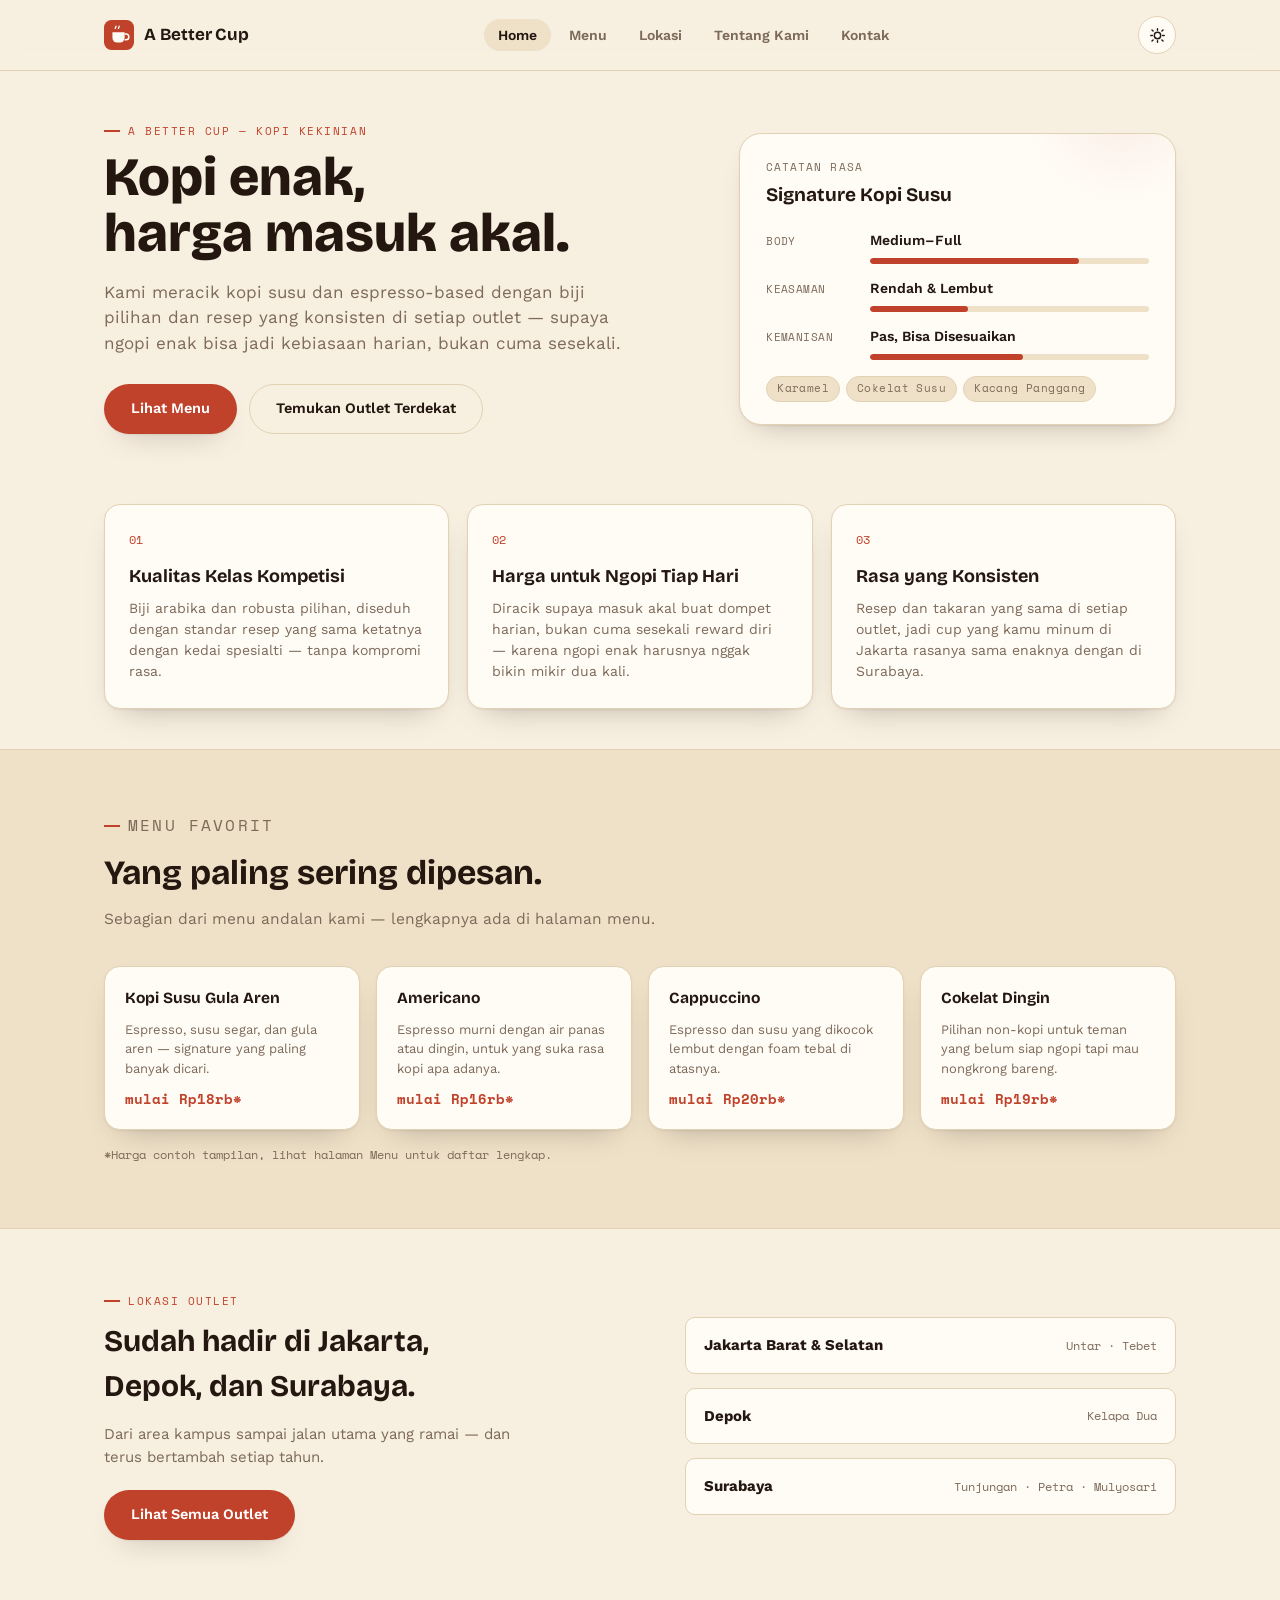
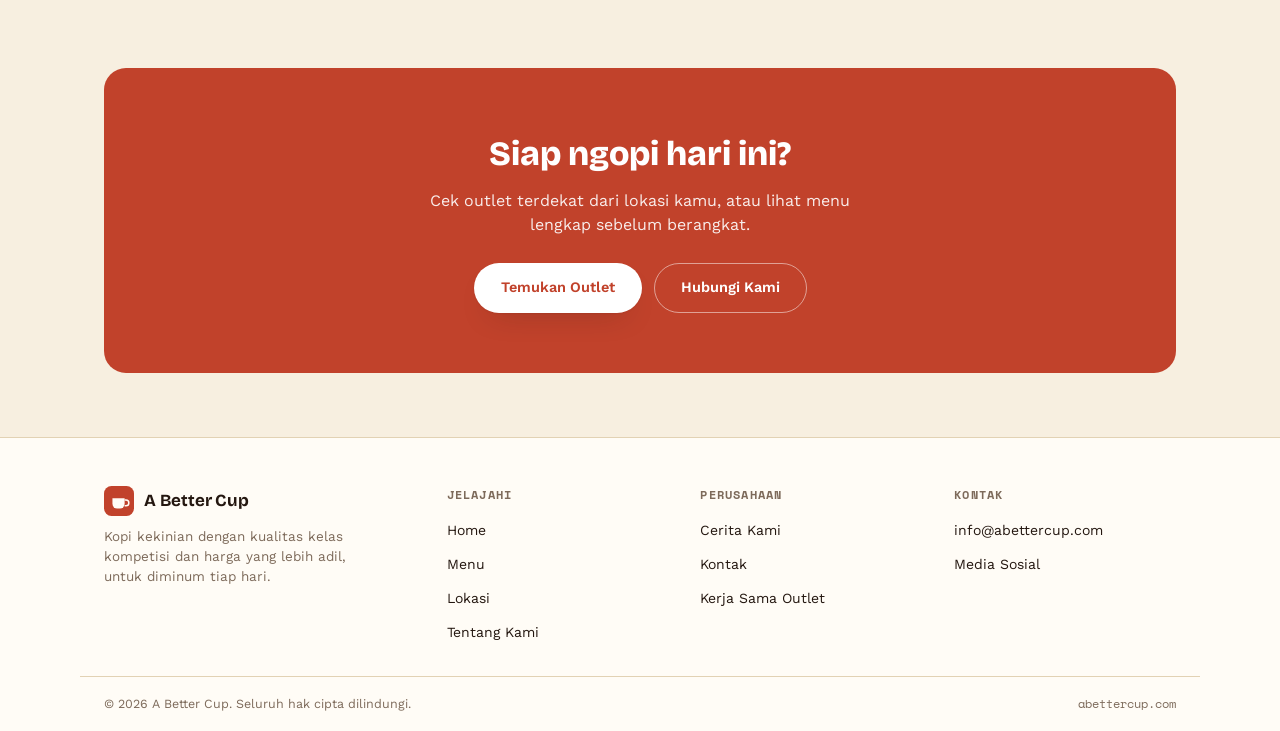
==== index.html @ efefd6f9 "Add files via upload" ====
<!doctype html>
<html lang="id">
<head>
<meta charset="utf-8">
<meta name="viewport" content="width=device-width, initial-scale=1">
<title>A Better Cup — Kopi Kekinian, Harga Masuk Akal</title>
<meta name="description" content="A Better Cup meracik kopi kekinian dengan biji pilihan dan harga yang adil untuk diminum tiap hari. Temukan outlet terdekat dan lihat menu kami.">
<link rel="icon" href="data:image/svg+xml,%3Csvg xmlns='http://www.w3.org/2000/svg' viewBox='0 0 32 32'%3E%3Crect width='32' height='32' rx='7' fill='%23c1422b'/%3E%3Cpath d='M9 13h13v6a5 5 0 0 1-5 5h-3a5 5 0 0 1-5-5v-6Z' fill='%23fffcf6'/%3E%3Cpath d='M22 15h1.5a3 3 0 0 1 0 6H22' fill='none' stroke='%23fffcf6' stroke-width='1.6'/%3E%3Cpath d='M12 9c0-1.2.8-1.2.8-2.4M15.4 9c0-1.2.8-1.2.8-2.4' stroke='%23fffcf6' stroke-width='1.4' stroke-linecap='round'/%3E%3C/svg%3E">
<link rel="stylesheet" href="https://fonts.googleapis.com/css2?family=Bricolage+Grotesque:opsz,wght@12..96,500;12..96,600;12..96,700;12..96,800&family=Work+Sans:wght@400;500;600;700&family=Space+Mono:wght@400;700&display=swap">
<link rel="stylesheet" href="assets/style.css">
<style>
  /* ---- Home-only styling ---- */
  .hero-section{ padding-block: 52px 30px; }
  .hero-grid{
    display: grid; grid-template-columns: 1.15fr .85fr; gap: 44px; align-items: center;
  }
  @media (max-width: 900px){ .hero-grid{ grid-template-columns: 1fr; } }
  .hero-copy h1{ font-size: clamp(34px, 5.4vw, 54px); font-weight: 800; line-height: 1.04; }
  .hero-copy .lead{ color: var(--muted); font-size: 17px; max-width: 48ch; margin-top: 18px; }
  .hero-actions{ display: flex; gap: 12px; flex-wrap: wrap; margin-top: 28px; }

  .cup-card{
    background: var(--surface); border: 1px solid var(--line); border-radius: var(--radius-lg);
    box-shadow: var(--shadow); padding: 26px 26px 22px; position: relative; overflow: hidden;
  }
  .cup-card::before{
    content:""; position:absolute; inset:0; opacity:.08; pointer-events:none;
    background: radial-gradient(140px 140px at 88% -10%, var(--cherry), transparent 70%);
  }
  .cup-card .cc-eyebrow{ font-family:'Space Mono',monospace; font-size:10.5px; letter-spacing:.1em; text-transform:uppercase; color:var(--muted); }
  .cup-card h3{ font-size: 19px; margin: 6px 0 18px; }
  .cup-rows{ display:flex; flex-direction:column; gap:12px; }
  .cup-row{ display:grid; grid-template-columns: 92px 1fr; gap:12px; align-items:baseline; }
  .cup-row .k{ font-family:'Space Mono',monospace; font-size:11px; color:var(--muted); text-transform:uppercase; letter-spacing:.04em; }
  .cup-row .v{ font-size: 14px; font-weight: 600; }
  .cup-meter{ height:6px; border-radius:999px; background:var(--surface-2); margin-top:6px; overflow:hidden; }
  .cup-meter span{ display:block; height:100%; background: var(--cherry); border-radius:999px; }
  .cup-tags{ display:flex; flex-wrap:wrap; gap:6px; margin-top:16px; }

  .pillars{ display:grid; grid-template-columns: repeat(3,1fr); gap: 18px; }
  @media (max-width: 820px){ .pillars{ grid-template-columns: 1fr; } }
  .pillar{ padding: 26px 24px; }
  .pillar .num{ font-family:'Space Mono',monospace; color: var(--cherry); font-size: 12px; margin-bottom: 14px; display:block; }
  .pillar h3{ font-size: 18px; margin-bottom: 8px; }
  .pillar p{ color: var(--muted); font-size: 14px; }

  .menu-strip{ display: grid; grid-template-columns: repeat(4, 1fr); gap: 16px; }
  @media (max-width: 980px){ .menu-strip{ grid-template-columns: repeat(2,1fr); } }
  @media (max-width: 540px){ .menu-strip{ grid-template-columns: 1fr; } }
  .menu-item{ padding: 20px; display: flex; flex-direction: column; gap: 10px; }
  .menu-item .tag-row{ display:flex; justify-content:space-between; align-items:center; }
  .menu-item h4{ font-size: 15.5px; margin: 0; }
  .menu-item .desc{ color: var(--muted); font-size: 13px; line-height:1.5; flex: 1; }
  .menu-item .price{ font-family:'Space Mono',monospace; font-weight:700; color: var(--cherry); font-size: 14px; }

  .outlet-band-grid{ display:grid; grid-template-columns: 1.1fr 1fr; gap: 40px; align-items:center; }
  @media (max-width: 860px){ .outlet-band-grid{ grid-template-columns: 1fr; } }
  .city-list{ display:flex; flex-direction:column; gap: 14px; }
  .city-row{ display:flex; align-items:center; justify-content:space-between; padding: 16px 18px; border-radius: var(--radius-sm); background: var(--surface); border: 1px solid var(--line); }
  .city-row .name{ font-weight: 700; font-size: 15px; }
  .city-row .count{ font-family:'Space Mono',monospace; font-size: 12px; color: var(--muted); }

  .cta-band{ text-align:center; padding: 60px 24px; border-radius: var(--radius-lg); background: var(--cherry); color: var(--cherry-ink); }
  .cta-band h2{ font-size: clamp(24px,3.6vw,34px); font-weight: 800; }
  .cta-band p{ opacity:.9; margin-top: 10px; max-width: 46ch; margin-inline:auto; }
  .cta-band .hero-actions{ justify-content:center; margin-top: 26px; }
  .cta-band .btn-primary{ background: var(--cherry-ink); color: var(--cherry); }
  .cta-band .btn-ghost{ border-color: color-mix(in srgb, var(--cherry-ink) 50%, transparent); color: var(--cherry-ink); }
  .cta-band .btn-ghost:hover{ border-color: var(--cherry-ink); color: var(--cherry-ink); opacity:.85; }
</style>
</head>
<body>

<header class="site-header">
  <div class="bar">
    <a class="logo" href="index.html">
      <svg viewBox="0 0 32 32" aria-hidden="true"><rect width="32" height="32" rx="8" fill="var(--cherry)"/><path d="M9 13h13v6a5 5 0 0 1-5 5h-3a5 5 0 0 1-5-5v-6Z" fill="var(--surface)"/><path d="M22 15h1.5a3 3 0 0 1 0 6H22" fill="none" stroke="var(--surface)" stroke-width="1.6"/><path d="M12 9c0-1.2.8-1.2.8-2.4M15.4 9c0-1.2.8-1.2.8-2.4" stroke="var(--surface)" stroke-width="1.4" stroke-linecap="round"/></svg>
      <span class="wordmark">A Better Cup</span>
    </a>
    <nav>
      <ul class="nav-links" data-nav-links>
        <li><a href="index.html" aria-current="page">Home</a></li>
        <li><a href="menu.html">Menu</a></li>
        <li><a href="outlets.html">Lokasi</a></li>
        <li><a href="about.html">Tentang Kami</a></li>
        <li><a href="contact.html">Kontak</a></li>
      </ul>
    </nav>
    <div class="nav-right">
      <button class="theme-toggle" data-theme-toggle aria-label="Ganti tema terang/gelap">
        <svg class="i-sun" viewBox="0 0 24 24" fill="none" stroke="currentColor" stroke-width="2"><circle cx="12" cy="12" r="4.5"/><path d="M12 2.5v2.2M12 19.3v2.2M4.2 4.2l1.6 1.6M18.2 18.2l1.6 1.6M2.5 12h2.2M19.3 12h2.2M4.2 19.8l1.6-1.6M18.2 5.8l1.6-1.6" stroke-linecap="round"/></svg>
        <svg class="i-moon" viewBox="0 0 24 24" fill="none" stroke="currentColor" stroke-width="2"><path d="M20 14.2A8.5 8.5 0 1 1 9.8 4a6.7 6.7 0 0 0 10.2 10.2Z"/></svg>
      </button>
      <button class="nav-toggle" data-nav-toggle aria-label="Buka menu" aria-expanded="false">
        <svg viewBox="0 0 24 24" fill="none" stroke="currentColor" stroke-width="2" stroke-linecap="round"><path d="M4 6h16M4 12h16M4 18h16"/></svg>
      </button>
    </div>
  </div>
</header>

<main>

  <section class="hero-section">
    <div class="wrap hero-grid">
      <div class="hero-copy">
        <p class="eyebrow">A Better Cup — Kopi Kekinian</p>
        <h1>Kopi enak,<br>harga masuk akal.</h1>
        <p class="lead">Kami meracik kopi susu dan espresso-based dengan biji pilihan dan resep yang konsisten di setiap outlet — supaya ngopi enak bisa jadi kebiasaan harian, bukan cuma sesekali.</p>
        <div class="hero-actions">
          <a class="btn btn-primary" href="menu.html">Lihat Menu</a>
          <a class="btn btn-ghost" href="outlets.html">Temukan Outlet Terdekat</a>
        </div>
      </div>
      <div class="cup-card">
        <p class="cc-eyebrow">Catatan Rasa</p>
        <h3 class="display">Signature Kopi Susu</h3>
        <div class="cup-rows">
          <div class="cup-row">
            <span class="k">Body</span>
            <div>
              <span class="v">Medium–Full</span>
              <div class="cup-meter"><span style="width:75%"></span></div>
            </div>
          </div>
          <div class="cup-row">
            <span class="k">Keasaman</span>
            <div>
              <span class="v">Rendah &amp; Lembut</span>
              <div class="cup-meter"><span style="width:35%"></span></div>
            </div>
          </div>
          <div class="cup-row">
            <span class="k">Kemanisan</span>
            <div>
              <span class="v">Pas, Bisa Disesuaikan</span>
              <div class="cup-meter"><span style="width:55%"></span></div>
            </div>
          </div>
        </div>
        <div class="cup-tags">
          <span class="pill">Karamel</span>
          <span class="pill">Cokelat Susu</span>
          <span class="pill">Kacang Panggang</span>
        </div>
      </div>
    </div>
  </section>

  <section class="tight">
    <div class="wrap">
      <div class="pillars">
        <div class="card pillar">
          <span class="num mono">01</span>
          <h3>Kualitas Kelas Kompetisi</h3>
          <p>Biji arabika dan robusta pilihan, diseduh dengan standar resep yang sama ketatnya dengan kedai spesialti — tanpa kompromi rasa.</p>
        </div>
        <div class="card pillar">
          <span class="num mono">02</span>
          <h3>Harga untuk Ngopi Tiap Hari</h3>
          <p>Diracik supaya masuk akal buat dompet harian, bukan cuma sesekali reward diri — karena ngopi enak harusnya nggak bikin mikir dua kali.</p>
        </div>
        <div class="card pillar">
          <span class="num mono">03</span>
          <h3>Rasa yang Konsisten</h3>
          <p>Resep dan takaran yang sama di setiap outlet, jadi cup yang kamu minum di Jakarta rasanya sama enaknya dengan di Surabaya.</p>
        </div>
      </div>
    </div>
  </section>

  <section class="band">
    <div class="wrap">
      <div class="section-head">
        <p class="eyebrow">Menu Favorit</p>
        <h2>Yang paling sering dipesan.</h2>
        <p>Sebagian dari menu andalan kami — lengkapnya ada di halaman menu.</p>
      </div>
      <div class="menu-strip">
        <div class="card menu-item">
          <div class="tag-row"><h4>Kopi Susu Gula Aren</h4></div>
          <p class="desc">Espresso, susu segar, dan gula aren — signature yang paling banyak dicari.</p>
          <span class="price mono">mulai Rp18rb*</span>
        </div>
        <div class="card menu-item">
          <div class="tag-row"><h4>Americano</h4></div>
          <p class="desc">Espresso murni dengan air panas atau dingin, untuk yang suka rasa kopi apa adanya.</p>
          <span class="price mono">mulai Rp16rb*</span>
        </div>
        <div class="card menu-item">
          <div class="tag-row"><h4>Cappuccino</h4></div>
          <p class="desc">Espresso dan susu yang dikocok lembut dengan foam tebal di atasnya.</p>
          <span class="price mono">mulai Rp20rb*</span>
        </div>
        <div class="card menu-item">
          <div class="tag-row"><h4>Cokelat Dingin</h4></div>
          <p class="desc">Pilihan non-kopi untuk teman yang belum siap ngopi tapi mau nongkrong bareng.</p>
          <span class="price mono">mulai Rp19rb*</span>
        </div>
      </div>
      <p class="mono" style="font-size:11.5px;color:var(--muted);margin-top:16px;">*Harga contoh tampilan, lihat halaman Menu untuk daftar lengkap.</p>
    </div>
  </section>

  <section>
    <div class="wrap outlet-band-grid">
      <div>
        <p class="eyebrow">Lokasi Outlet</p>
        <h2 class="display" style="font-size:clamp(22px,3vw,30px);font-weight:700;">Sudah hadir di Jakarta, Depok, dan Surabaya.</h2>
        <p style="color:var(--muted);font-size:15px;margin-top:14px;max-width:48ch;">Dari area kampus sampai jalan utama yang ramai — dan terus bertambah setiap tahun.</p>
        <a class="btn btn-primary" href="outlets.html" style="margin-top:22px;">Lihat Semua Outlet</a>
      </div>
      <div class="city-list">
        <div class="city-row"><span class="name">Jakarta Barat &amp; Selatan</span><span class="count mono">Untar · Tebet</span></div>
        <div class="city-row"><span class="name">Depok</span><span class="count mono">Kelapa Dua</span></div>
        <div class="city-row"><span class="name">Surabaya</span><span class="count mono">Tunjungan · Petra · Mulyosari</span></div>
      </div>
    </div>
  </section>

  <section>
    <div class="wrap">
      <div class="cta-band">
        <h2 class="display">Siap ngopi hari ini?</h2>
        <p>Cek outlet terdekat dari lokasi kamu, atau lihat menu lengkap sebelum berangkat.</p>
        <div class="hero-actions">
          <a class="btn btn-primary" href="outlets.html">Temukan Outlet</a>
          <a class="btn btn-ghost" href="contact.html">Hubungi Kami</a>
        </div>
      </div>
    </div>
  </section>

</main>

<footer>
  <div class="foot-top">
    <div class="foot-brand">
      <a class="logo" href="index.html">
        <svg viewBox="0 0 32 32" aria-hidden="true"><rect width="32" height="32" rx="8" fill="var(--cherry)"/><path d="M9 13h13v6a5 5 0 0 1-5 5h-3a5 5 0 0 1-5-5v-6Z" fill="var(--surface)"/><path d="M22 15h1.5a3 3 0 0 1 0 6H22" fill="none" stroke="var(--surface)" stroke-width="1.6"/></svg>
        <span class="wordmark">A Better Cup</span>
      </a>
      <p>Kopi kekinian dengan kualitas kelas kompetisi dan harga yang lebih adil, untuk diminum tiap hari.</p>
    </div>
    <div>
      <h4>Jelajahi</h4>
      <ul class="foot-links">
        <li><a href="index.html">Home</a></li>
        <li><a href="menu.html">Menu</a></li>
        <li><a href="outlets.html">Lokasi</a></li>
        <li><a href="about.html">Tentang Kami</a></li>
      </ul>
    </div>
    <div>
      <h4>Perusahaan</h4>
      <ul class="foot-links">
        <li><a href="about.html">Cerita Kami</a></li>
        <li><a href="contact.html">Kontak</a></li>
        <li><a href="contact.html">Kerja Sama Outlet</a></li>
      </ul>
    </div>
    <div>
      <h4>Kontak</h4>
      <ul class="foot-links">
        <li><a href="mailto:info@abettercup.com">info@abettercup.com</a></li>
        <li><a href="contact.html">Media Sosial</a></li>
      </ul>
    </div>
  </div>
  <div class="foot-bottom">
    <span>© <span id="year"></span> A Better Cup. Seluruh hak cipta dilindungi.</span>
    <span class="mono">abettercup.com</span>
  </div>
</footer>

<script>document.getElementById('year').textContent = new Date().getFullYear();</script>
<script src="assets/script.js"></script>
</body>
</html>
---- assets/style.css ----
/* ==========================================================================
   A Better Cup — shared design system
   Palette: coffee-cherry (primary accent) + roasted gold (secondary) on a
   light-roast cream / dark-roast espresso ground.
   Type: Bricolage Grotesque (display) + Work Sans (body) + Space Mono (data/labels)
   ========================================================================== */

@import url('https://fonts.googleapis.com/css2?family=Bricolage+Grotesque:opsz,wght@12..96,500;12..96,600;12..96,700;12..96,800&family=Work+Sans:wght@400;500;600;700&family=Space+Mono:wght@400;700&display=swap');

:root{
  color-scheme: light;

  /* ---- light (default) ---- */
  --bg: #f7efe0;
  --surface: #fffcf6;
  --surface-2: #efe1c8;
  --ink: #241710;
  --muted: #7d6a5a;
  --line: #e2d2b4;

  --cherry: #c1422b;
  --cherry-ink: #ffffff;
  --cherry-bright: #d9573c;
  --gold: #b97418;
  --gold-soft: #f0dcae;
  --good: #3f6b3f;

  --shadow: 0 1px 2px rgba(36,23,16,.06), 0 14px 30px -18px rgba(36,23,16,.35);
  --radius-lg: 22px;
  --radius-md: 16px;
  --radius-sm: 10px;
}

@media (prefers-color-scheme: dark){
  :root:not([data-theme="light"]){
    color-scheme: dark;
    --bg: #1b120c;
    --surface: #241811;
    --surface-2: #2e2015;
    --ink: #f4e9d8;
    --muted: #bda28a;
    --line: #3c2b1c;

    --cherry: #e8603f;
    --cherry-ink: #1b120c;
    --cherry-bright: #ff7a54;
    --gold: #e8a949;
    --gold-soft: #4a3a22;
    --good: #7bbf7b;

    --shadow: 0 1px 2px rgba(0,0,0,.4), 0 18px 34px -18px rgba(0,0,0,.6);
  }
}
:root[data-theme="dark"]{
  color-scheme: dark;
  --bg: #1b120c;
  --surface: #241811;
  --surface-2: #2e2015;
  --ink: #f4e9d8;
  --muted: #bda28a;
  --line: #3c2b1c;

  --cherry: #e8603f;
  --cherry-ink: #1b120c;
  --cherry-bright: #ff7a54;
  --gold: #e8a949;
  --gold-soft: #4a3a22;
  --good: #7bbf7b;

  --shadow: 0 1px 2px rgba(0,0,0,.4), 0 18px 34px -18px rgba(0,0,0,.6);
}

*{ box-sizing: border-box; }
html{ scroll-behavior: smooth; }
body{
  margin: 0;
  background: var(--bg);
  color: var(--ink);
  font-family: 'Work Sans', system-ui, -apple-system, sans-serif;
  -webkit-font-smoothing: antialiased;
  line-height: 1.5;
}
@media (prefers-reduced-motion: reduce){
  *{ animation-duration: .001ms !important; transition-duration: .001ms !important; scroll-behavior: auto !important; }
}
img{ max-width: 100%; display: block; }
a{ color: inherit; }
.wrap{ max-width: 1120px; margin: 0 auto; padding-inline: 24px; }

.display{ font-family: 'Bricolage Grotesque', Georgia, serif; }
.mono{ font-family: 'Space Mono', monospace; }
.eyebrow{
  font-family: 'Space Mono', monospace;
  font-size: 11px;
  letter-spacing: .14em;
  text-transform: uppercase;
  color: var(--cherry);
  margin: 0 0 10px;
  display: flex;
  align-items: center;
  gap: 8px;
}
.eyebrow::before{ content:""; width: 16px; height: 2px; background: var(--cherry); display:inline-block; }

h1, h2, h3, h4{ font-family: 'Bricolage Grotesque', Georgia, serif; margin: 0; text-wrap: balance; }
p{ margin: 0; }

/* ---------------- Buttons ---------------- */
.btn{
  font-family: 'Work Sans', sans-serif;
  font-weight: 600;
  font-size: 14.5px;
  border-radius: 999px;
  padding: 13px 26px;
  border: 1.5px solid transparent;
  cursor: pointer;
  display: inline-flex;
  align-items: center;
  gap: 8px;
  text-decoration: none;
  transition: transform .15s ease, box-shadow .15s ease;
}
.btn:hover{ transform: translateY(-1px); }
.btn:focus-visible{ outline: 2px solid var(--cherry); outline-offset: 2px; }
.btn-primary{ background: var(--cherry); color: var(--cherry-ink); box-shadow: var(--shadow); }
.btn-ghost{ background: transparent; color: var(--ink); border-color: var(--line); }
.btn-ghost:hover{ border-color: var(--cherry); color: var(--cherry); }

/* ---------------- Header / nav ---------------- */
.site-header{
  position: sticky; top: 0; z-index: 40;
  background: color-mix(in srgb, var(--bg) 88%, transparent);
  backdrop-filter: blur(10px);
  border-bottom: 1px solid var(--line);
}
.site-header .bar{
  max-width: 1120px; margin: 0 auto; padding: 16px 24px;
  display: flex; align-items: center; justify-content: space-between; gap: 16px;
}
.logo{ display: flex; align-items: center; gap: 10px; text-decoration: none; color: var(--ink); flex-shrink: 0; }
.logo svg{ width: 30px; height: 30px; flex-shrink: 0; }
.logo .wordmark{ font-family: 'Bricolage Grotesque', serif; font-weight: 700; font-size: 17px; letter-spacing: -.01em; }

.nav-links{ display: flex; align-items: center; gap: 4px; list-style: none; margin: 0; padding: 0; }
.nav-links a{
  text-decoration: none; font-weight: 600; font-size: 14px; color: var(--muted);
  padding: 8px 14px; border-radius: 999px; transition: background .15s ease, color .15s ease;
}
.nav-links a:hover{ color: var(--ink); background: var(--surface-2); }
.nav-links a[aria-current="page"]{ color: var(--ink); background: var(--surface-2); }

.nav-right{ display: flex; align-items: center; gap: 10px; }
.theme-toggle{
  width: 38px; height: 38px; border-radius: 999px; border: 1px solid var(--line);
  background: var(--surface); color: var(--ink); display: grid; place-items: center;
  cursor: pointer; flex-shrink: 0;
}
.theme-toggle svg{ width: 17px; height: 17px; }
.theme-toggle .i-moon{ display: none; }
:root[data-theme="dark"] .theme-toggle .i-sun{ display:none; }
:root[data-theme="dark"] .theme-toggle .i-moon{ display:block; }
@media (prefers-color-scheme: dark){
  :root:not([data-theme="light"]) .theme-toggle .i-sun{ display:none; }
  :root:not([data-theme="light"]) .theme-toggle .i-moon{ display:block; }
}

.nav-toggle{
  display: none; width: 38px; height: 38px; border-radius: 10px; border: 1px solid var(--line);
  background: var(--surface); color: var(--ink); align-items: center; justify-content: center; cursor: pointer;
}
.nav-toggle svg{ width: 18px; height: 18px; }

@media (max-width: 780px){
  .nav-links{
    position: absolute; top: 100%; left: 0; right: 0;
    flex-direction: column; align-items: stretch; gap: 2px;
    background: var(--surface); border-bottom: 1px solid var(--line);
    padding: 10px 24px 18px; box-shadow: var(--shadow);
    display: none;
  }
  .nav-links.open{ display: flex; }
  .nav-links a{ padding: 12px 14px; }
  .nav-toggle{ display: inline-flex; }
}

/* ---------------- Section shells ---------------- */
section{ padding-block: 64px; }
section.tight{ padding-block: 40px; }
.section-head{ max-width: 62ch; margin-bottom: 34px; }
.section-head h2{ font-size: clamp(24px, 3.2vw, 34px); font-weight: 700; margin-bottom: 10px; }
.section-head p{ color: var(--muted); font-size: 15.5px; }
.section-head.center{ margin-inline: auto; text-align: center; }
.section-head.center .eyebrow{ justify-content: center; }
.section-head.center .eyebrow::before{ display: none; }

.band{ background: var(--surface-2); border-top: 1px solid var(--line); border-bottom: 1px solid var(--line); }

/* ---------------- Page hero (interior pages) ---------------- */
.page-hero{ padding-block: 56px 40px; }
.page-hero h1{ font-size: clamp(30px, 5vw, 46px); font-weight: 800; }
.page-hero p.lead{ color: var(--muted); font-size: 16.5px; max-width: 56ch; margin-top: 14px; }

/* ---------------- Cards ---------------- */
.card{
  background: var(--surface);
  border: 1px solid var(--line);
  border-radius: var(--radius-md);
  box-shadow: var(--shadow);
}

/* ---------------- Footer ---------------- */
footer{ border-top: 1px solid var(--line); background: var(--surface); }
footer .foot-top{
  max-width: 1120px; margin: 0 auto; padding: 48px 24px 32px;
  display: grid; grid-template-columns: 1.4fr 1fr 1fr 1fr; gap: 32px;
}
@media (max-width: 780px){ footer .foot-top{ grid-template-columns: 1fr 1fr; } }
@media (max-width: 480px){ footer .foot-top{ grid-template-columns: 1fr; } }
footer h4{ font-size: 12px; text-transform: uppercase; letter-spacing: .1em; color: var(--muted); font-family: 'Space Mono', monospace; margin-bottom: 14px; }
footer .foot-links{ list-style: none; margin: 0; padding: 0; display: flex; flex-direction: column; gap: 10px; }
footer .foot-links a{ text-decoration: none; color: var(--ink); font-size: 14px; }
footer .foot-links a:hover{ color: var(--cherry); }
footer .foot-brand p{ color: var(--muted); font-size: 13.5px; margin-top: 10px; max-width: 32ch; }
footer .foot-bottom{
  border-top: 1px solid var(--line); max-width: 1120px; margin: 0 auto; padding: 18px 24px;
  display: flex; justify-content: space-between; gap: 12px; flex-wrap: wrap;
  font-size: 12.5px; color: var(--muted);
}
footer .foot-bottom .mono{ font-size: 11.5px; }

/* ---------------- Utility ---------------- */
.pill{
  font-family: 'Space Mono', monospace; font-size: 10.5px; letter-spacing: .04em;
  padding: 4px 10px; border-radius: 999px; background: var(--surface-2); color: var(--muted);
  border: 1px solid var(--line); white-space: nowrap;
}
.pill.new{ background: var(--gold-soft); color: var(--gold); border-color: transparent; font-weight: 700; }
.pill.soon{ background: transparent; border: 1px dashed var(--muted); }
.tabular{ font-variant-numeric: tabular-nums; }
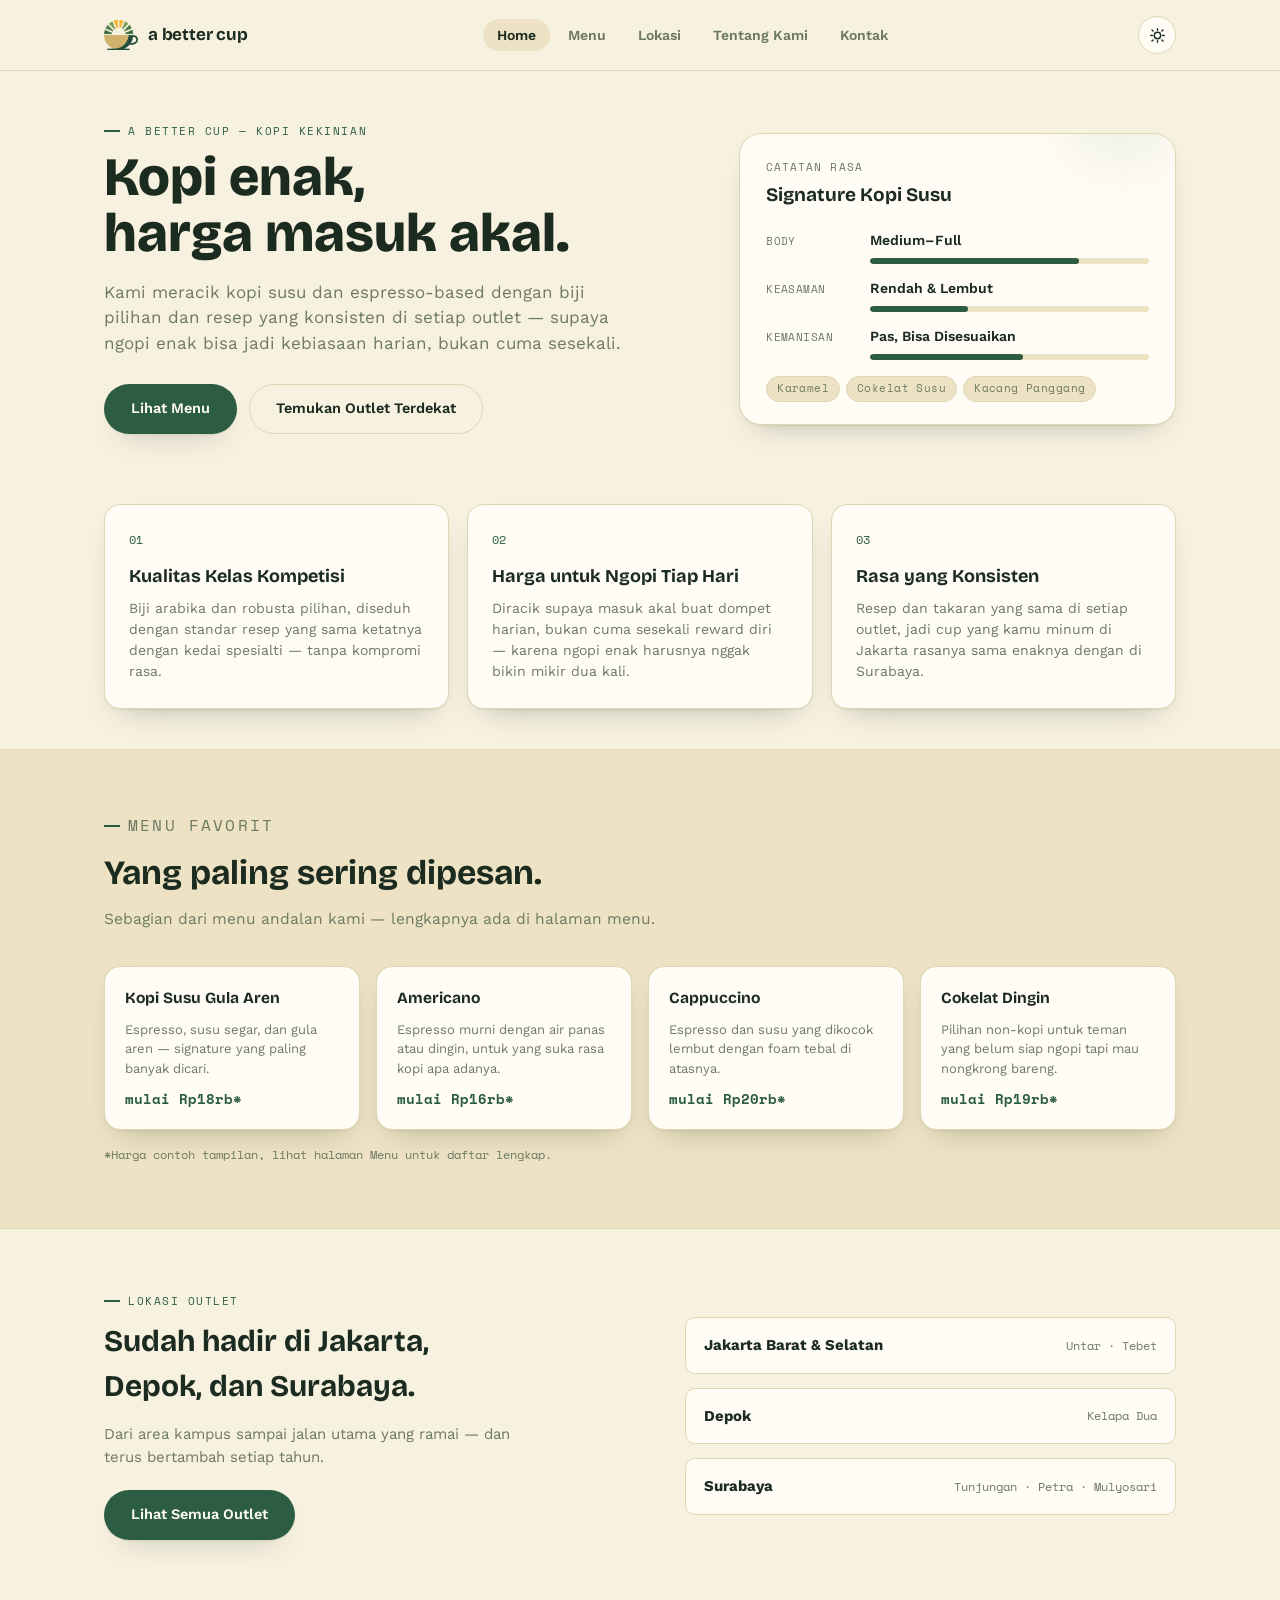
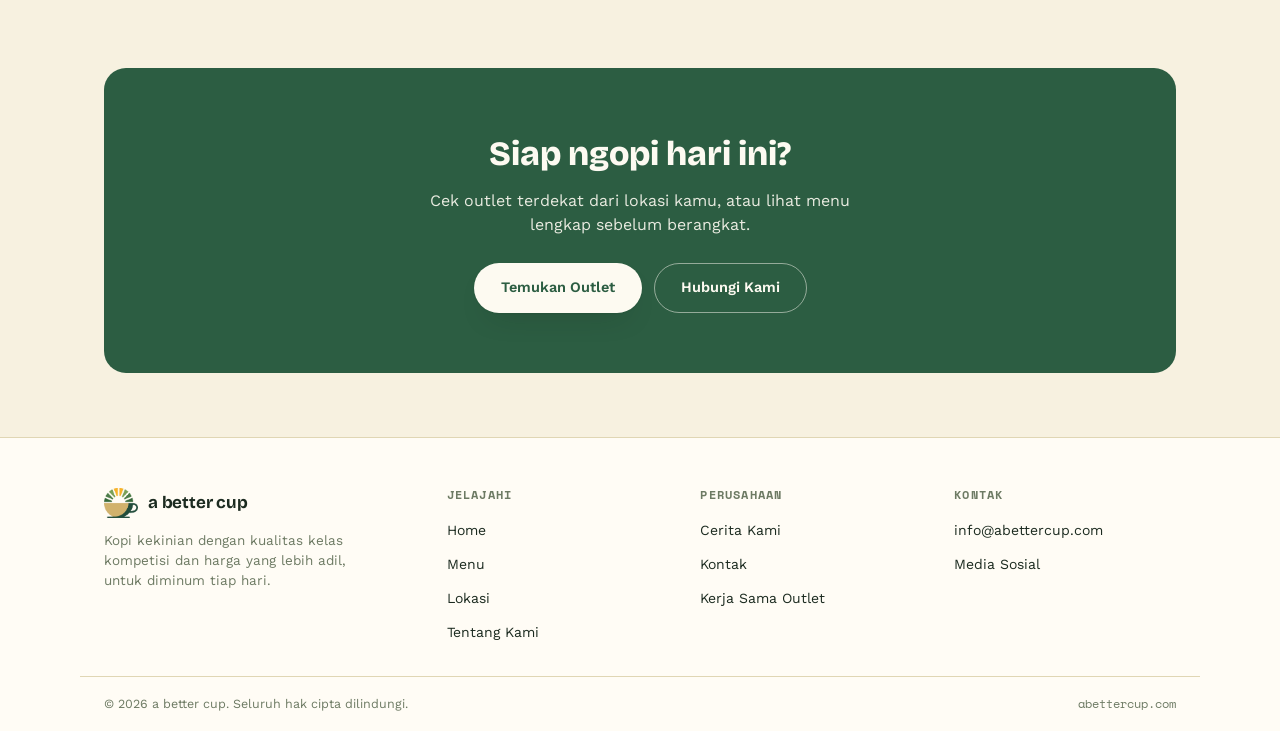
==== commit e62469a2: "Add files via upload" ====
--- a/index.html
+++ b/index.html
@@ -3,9 +3,9 @@
 <head>
 <meta charset="utf-8">
 <meta name="viewport" content="width=device-width, initial-scale=1">
-<title>A Better Cup — Kopi Kekinian, Harga Masuk Akal</title>
-<meta name="description" content="A Better Cup meracik kopi kekinian dengan biji pilihan dan harga yang adil untuk diminum tiap hari. Temukan outlet terdekat dan lihat menu kami.">
-<link rel="icon" href="data:image/svg+xml,%3Csvg xmlns='http://www.w3.org/2000/svg' viewBox='0 0 32 32'%3E%3Crect width='32' height='32' rx='7' fill='%23c1422b'/%3E%3Cpath d='M9 13h13v6a5 5 0 0 1-5 5h-3a5 5 0 0 1-5-5v-6Z' fill='%23fffcf6'/%3E%3Cpath d='M22 15h1.5a3 3 0 0 1 0 6H22' fill='none' stroke='%23fffcf6' stroke-width='1.6'/%3E%3Cpath d='M12 9c0-1.2.8-1.2.8-2.4M15.4 9c0-1.2.8-1.2.8-2.4' stroke='%23fffcf6' stroke-width='1.4' stroke-linecap='round'/%3E%3C/svg%3E">
+<title>a better cup — Kopi Kekinian, Harga Masuk Akal</title>
+<meta name="description" content="a better cup meracik kopi kekinian dengan biji pilihan dan harga yang adil untuk diminum tiap hari. Temukan outlet terdekat dan lihat menu kami.">
+<link rel="icon" href="data:image/svg+xml,%3Csvg xmlns='http://www.w3.org/2000/svg' viewBox='0 0 32 32'%3E%3Crect width='32' height='32' rx='7' fill='%232c5d42'/%3E%3Cpath d='M9 13h13v6a5 5 0 0 1-5 5h-3a5 5 0 0 1-5-5v-6Z' fill='%23fffcf6'/%3E%3Cpath d='M22 15h1.5a3 3 0 0 1 0 6H22' fill='none' stroke='%23fffcf6' stroke-width='1.6'/%3E%3Cpath d='M12 9c0-1.2.8-1.2.8-2.4M15.4 9c0-1.2.8-1.2.8-2.4' stroke='%23fffcf6' stroke-width='1.4' stroke-linecap='round'/%3E%3C/svg%3E">
 <link rel="stylesheet" href="https://fonts.googleapis.com/css2?family=Bricolage+Grotesque:opsz,wght@12..96,500;12..96,600;12..96,700;12..96,800&family=Work+Sans:wght@400;500;600;700&family=Space+Mono:wght@400;700&display=swap">
 <link rel="stylesheet" href="assets/style.css">
 <style>
@@ -74,8 +74,8 @@
 <header class="site-header">
   <div class="bar">
     <a class="logo" href="index.html">
-      <svg viewBox="0 0 32 32" aria-hidden="true"><rect width="32" height="32" rx="8" fill="var(--cherry)"/><path d="M9 13h13v6a5 5 0 0 1-5 5h-3a5 5 0 0 1-5-5v-6Z" fill="var(--surface)"/><path d="M22 15h1.5a3 3 0 0 1 0 6H22" fill="none" stroke="var(--surface)" stroke-width="1.6"/><path d="M12 9c0-1.2.8-1.2.8-2.4M15.4 9c0-1.2.8-1.2.8-2.4" stroke="var(--surface)" stroke-width="1.4" stroke-linecap="round"/></svg>
-      <span class="wordmark">A Better Cup</span>
+      <img src="assets/img/logo-icon.png" alt="Logo a better cup">
+      <span class="wordmark">a better cup</span>
     </a>
     <nav>
       <ul class="nav-links" data-nav-links>
@@ -103,7 +103,7 @@
   <section class="hero-section">
     <div class="wrap hero-grid">
       <div class="hero-copy">
-        <p class="eyebrow">A Better Cup — Kopi Kekinian</p>
+        <p class="eyebrow">a better cup — Kopi Kekinian</p>
         <h1>Kopi enak,<br>harga masuk akal.</h1>
         <p class="lead">Kami meracik kopi susu dan espresso-based dengan biji pilihan dan resep yang konsisten di setiap outlet — supaya ngopi enak bisa jadi kebiasaan harian, bukan cuma sesekali.</p>
         <div class="hero-actions">
@@ -236,8 +236,8 @@
   <div class="foot-top">
     <div class="foot-brand">
       <a class="logo" href="index.html">
-        <svg viewBox="0 0 32 32" aria-hidden="true"><rect width="32" height="32" rx="8" fill="var(--cherry)"/><path d="M9 13h13v6a5 5 0 0 1-5 5h-3a5 5 0 0 1-5-5v-6Z" fill="var(--surface)"/><path d="M22 15h1.5a3 3 0 0 1 0 6H22" fill="none" stroke="var(--surface)" stroke-width="1.6"/></svg>
-        <span class="wordmark">A Better Cup</span>
+        <img src="assets/img/logo-icon.png" alt="Logo a better cup">
+        <span class="wordmark">a better cup</span>
       </a>
       <p>Kopi kekinian dengan kualitas kelas kompetisi dan harga yang lebih adil, untuk diminum tiap hari.</p>
     </div>
@@ -267,7 +267,7 @@
     </div>
   </div>
   <div class="foot-bottom">
-    <span>© <span id="year"></span> A Better Cup. Seluruh hak cipta dilindungi.</span>
+    <span>© <span id="year"></span> a better cup. Seluruh hak cipta dilindungi.</span>
     <span class="mono">abettercup.com</span>
   </div>
 </footer>
--- a/assets/style.css
+++ b/assets/style.css
@@ -1,7 +1,8 @@
 /* ==========================================================================
    A Better Cup — shared design system
-   Palette: coffee-cherry (primary accent) + roasted gold (secondary) on a
-   light-roast cream / dark-roast espresso ground.
+   Palette: sourced from the official logo — forest green (primary) + sunrise
+   gold (secondary) + sage green + tan cup, on a warm cream / deep green-black
+   ground.
    Type: Bricolage Grotesque (display) + Work Sans (body) + Space Mono (data/labels)
    ========================================================================== */
 
@@ -11,21 +12,21 @@
   color-scheme: light;
 
   /* ---- light (default) ---- */
-  --bg: #f7efe0;
-  --surface: #fffcf6;
-  --surface-2: #efe1c8;
-  --ink: #241710;
-  --muted: #7d6a5a;
-  --line: #e2d2b4;
-
-  --cherry: #c1422b;
-  --cherry-ink: #ffffff;
-  --cherry-bright: #d9573c;
-  --gold: #b97418;
-  --gold-soft: #f0dcae;
-  --good: #3f6b3f;
-
-  --shadow: 0 1px 2px rgba(36,23,16,.06), 0 14px 30px -18px rgba(36,23,16,.35);
+  --bg: #f7f1e0;
+  --surface: #fffcf5;
+  --surface-2: #eee2c4;
+  --ink: #1c2b20;
+  --muted: #6d7a63;
+  --line: #e0d6b4;
+
+  --cherry: #2c5d42;
+  --cherry-ink: #fdfaf1;
+  --cherry-bright: #3d7a56;
+  --gold: #c98a12;
+  --gold-soft: #f3e2ac;
+  --good: #3f7a4a;
+
+  --shadow: 0 1px 2px rgba(20,30,20,.06), 0 14px 30px -18px rgba(20,30,20,.35);
   --radius-lg: 22px;
   --radius-md: 16px;
   --radius-sm: 10px;
@@ -34,18 +35,18 @@
 @media (prefers-color-scheme: dark){
   :root:not([data-theme="light"]){
     color-scheme: dark;
-    --bg: #1b120c;
-    --surface: #241811;
-    --surface-2: #2e2015;
-    --ink: #f4e9d8;
-    --muted: #bda28a;
-    --line: #3c2b1c;
-
-    --cherry: #e8603f;
-    --cherry-ink: #1b120c;
-    --cherry-bright: #ff7a54;
-    --gold: #e8a949;
-    --gold-soft: #4a3a22;
+    --bg: #10160d;
+    --surface: #182018;
+    --surface-2: #1f2a1c;
+    --ink: #f0ecdc;
+    --muted: #a7b19a;
+    --line: #2c3826;
+
+    --cherry: #6fbf7c;
+    --cherry-ink: #10160d;
+    --cherry-bright: #86d491;
+    --gold: #e8b840;
+    --gold-soft: #4a3d1c;
     --good: #7bbf7b;
 
     --shadow: 0 1px 2px rgba(0,0,0,.4), 0 18px 34px -18px rgba(0,0,0,.6);
@@ -53,18 +54,18 @@
 }
 :root[data-theme="dark"]{
   color-scheme: dark;
-  --bg: #1b120c;
-  --surface: #241811;
-  --surface-2: #2e2015;
-  --ink: #f4e9d8;
-  --muted: #bda28a;
-  --line: #3c2b1c;
-
-  --cherry: #e8603f;
-  --cherry-ink: #1b120c;
-  --cherry-bright: #ff7a54;
-  --gold: #e8a949;
-  --gold-soft: #4a3a22;
+  --bg: #10160d;
+  --surface: #182018;
+  --surface-2: #1f2a1c;
+  --ink: #f0ecdc;
+  --muted: #a7b19a;
+  --line: #2c3826;
+
+  --cherry: #6fbf7c;
+  --cherry-ink: #10160d;
+  --cherry-bright: #86d491;
+  --gold: #e8b840;
+  --gold-soft: #4a3d1c;
   --good: #7bbf7b;
 
   --shadow: 0 1px 2px rgba(0,0,0,.4), 0 18px 34px -18px rgba(0,0,0,.6);
@@ -138,7 +139,7 @@
   display: flex; align-items: center; justify-content: space-between; gap: 16px;
 }
 .logo{ display: flex; align-items: center; gap: 10px; text-decoration: none; color: var(--ink); flex-shrink: 0; }
-.logo svg{ width: 30px; height: 30px; flex-shrink: 0; }
+.logo img{ width: 34px; height: 34px; object-fit: contain; flex-shrink: 0; }
 .logo .wordmark{ font-family: 'Bricolage Grotesque', serif; font-weight: 700; font-size: 17px; letter-spacing: -.01em; }
 
 .nav-links{ display: flex; align-items: center; gap: 4px; list-style: none; margin: 0; padding: 0; }
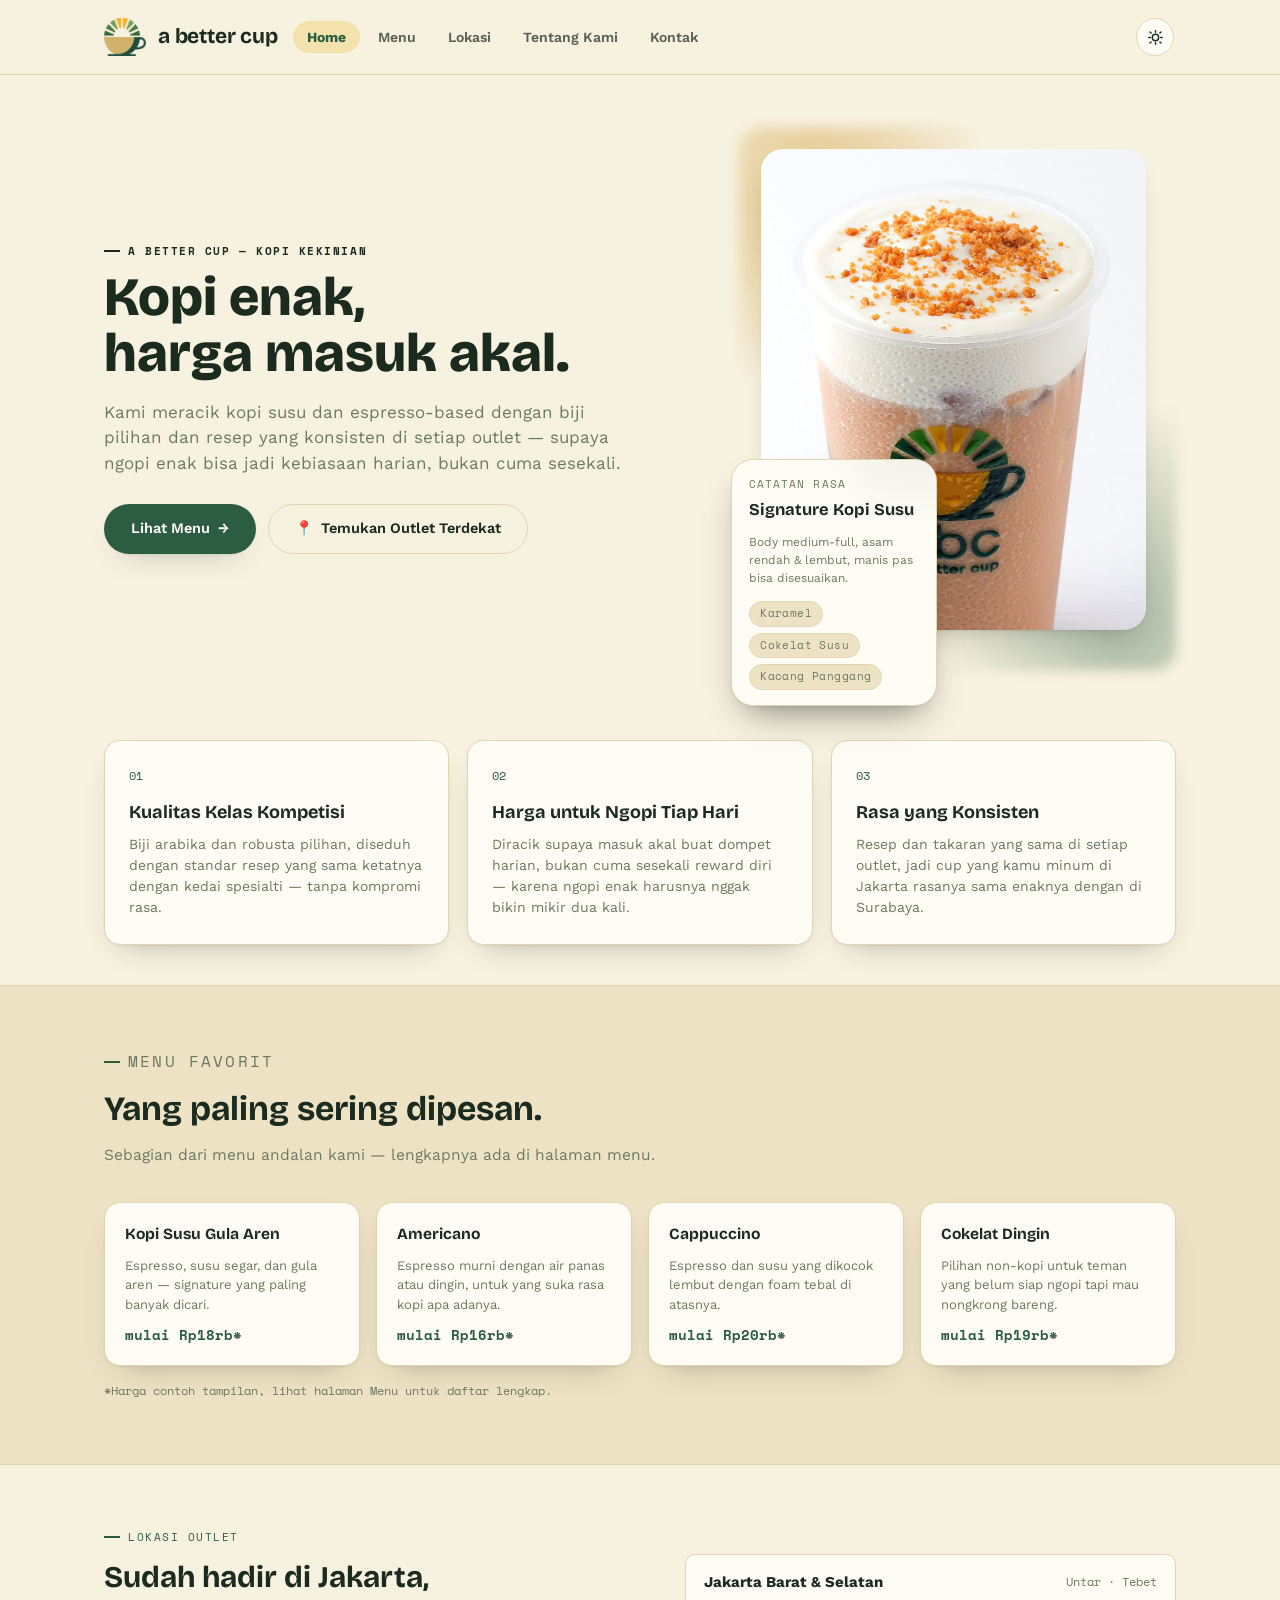
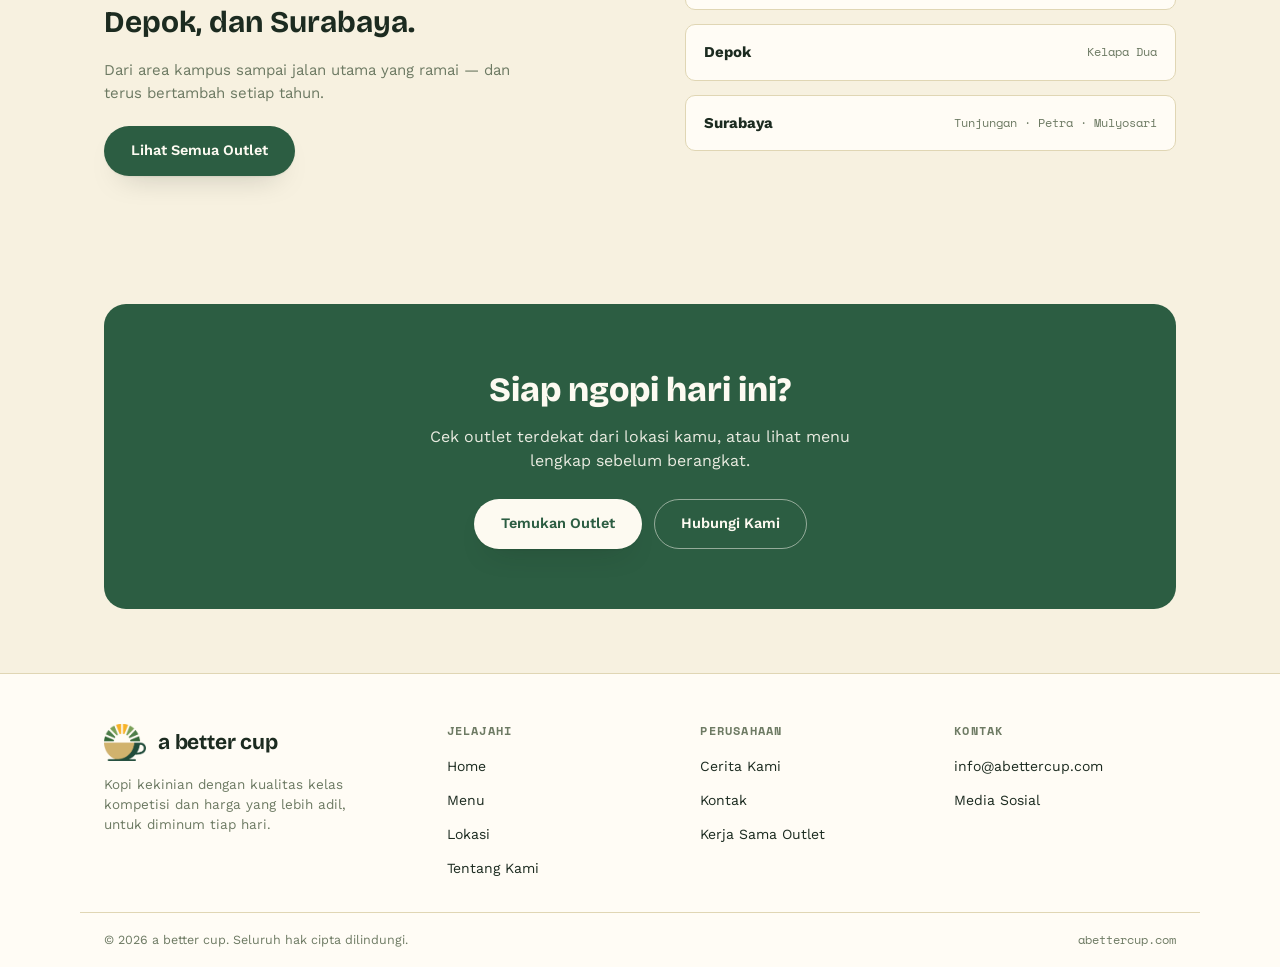
==== commit a91b92d9: "Add files via upload" ====
--- a/index.html
+++ b/index.html
@@ -18,24 +18,43 @@
   .hero-copy h1{ font-size: clamp(34px, 5.4vw, 54px); font-weight: 800; line-height: 1.04; }
   .hero-copy .lead{ color: var(--muted); font-size: 17px; max-width: 48ch; margin-top: 18px; }
   .hero-actions{ display: flex; gap: 12px; flex-wrap: wrap; margin-top: 28px; }
+  .hero-copy .eyebrow{ color: var(--ink); font-weight: 700; }
+  .hero-copy .eyebrow::before{ background: var(--ink); }
+
+  .hero-visual{ position: relative; padding: 22px 30px 40px 22px; }
+  .hero-visual::before{
+    content:""; position:absolute; inset: 0; z-index: 0; border-radius: var(--radius-lg);
+    background:
+      radial-gradient(55% 50% at 18% 14%, color-mix(in srgb, var(--gold) 45%, transparent), transparent 72%),
+      radial-gradient(60% 55% at 88% 90%, color-mix(in srgb, var(--cherry) 38%, transparent), transparent 72%);
+    filter: blur(6px);
+  }
+  .hero-photo-frame{
+    position: relative; z-index: 1; border-radius: var(--radius-lg); overflow: hidden;
+    box-shadow: var(--shadow); aspect-ratio: 4 / 5;
+  }
+  .hero-photo-frame img{ width: 100%; height: 100%; object-fit: cover; object-position: center 20%; }
 
   .cup-card{
     background: var(--surface); border: 1px solid var(--line); border-radius: var(--radius-lg);
-    box-shadow: var(--shadow); padding: 26px 26px 22px; position: relative; overflow: hidden;
+    box-shadow: 0 20px 40px -16px rgba(20,30,20,.38), var(--shadow); padding: 20px 20px 18px; position: relative; overflow: hidden;
   }
   .cup-card::before{
     content:""; position:absolute; inset:0; opacity:.08; pointer-events:none;
     background: radial-gradient(140px 140px at 88% -10%, var(--cherry), transparent 70%);
   }
+  .cup-card.cup-card-floating{
+    position: absolute; z-index: 2; left: -8px; bottom: -36px;
+    width: min(206px, 62%); padding: 17px 17px 15px;
+  }
   .cup-card .cc-eyebrow{ font-family:'Space Mono',monospace; font-size:10.5px; letter-spacing:.1em; text-transform:uppercase; color:var(--muted); }
-  .cup-card h3{ font-size: 19px; margin: 6px 0 18px; }
-  .cup-rows{ display:flex; flex-direction:column; gap:12px; }
-  .cup-row{ display:grid; grid-template-columns: 92px 1fr; gap:12px; align-items:baseline; }
-  .cup-row .k{ font-family:'Space Mono',monospace; font-size:11px; color:var(--muted); text-transform:uppercase; letter-spacing:.04em; }
-  .cup-row .v{ font-size: 14px; font-weight: 600; }
-  .cup-meter{ height:6px; border-radius:999px; background:var(--surface-2); margin-top:6px; overflow:hidden; }
-  .cup-meter span{ display:block; height:100%; background: var(--cherry); border-radius:999px; }
-  .cup-tags{ display:flex; flex-wrap:wrap; gap:6px; margin-top:16px; }
+  .cup-card h3{ font-size: 16.5px; margin: 5px 0 10px; }
+  .cup-card .cc-note{ font-size: 12px; color: var(--muted); line-height: 1.5; }
+  .cup-tags{ display:flex; flex-wrap:wrap; gap:6px; margin-top:14px; }
+  @media (max-width: 480px){
+    .cup-card.cup-card-floating{ width: min(190px, 68%); padding: 15px 15px 13px; left: -10px; bottom: -16px; }
+    .cup-card h3{ font-size: 15px; }
+  }
 
   .pillars{ display:grid; grid-template-columns: repeat(3,1fr); gap: 18px; }
   @media (max-width: 820px){ .pillars{ grid-template-columns: 1fr; } }
@@ -107,40 +126,23 @@
         <h1>Kopi enak,<br>harga masuk akal.</h1>
         <p class="lead">Kami meracik kopi susu dan espresso-based dengan biji pilihan dan resep yang konsisten di setiap outlet — supaya ngopi enak bisa jadi kebiasaan harian, bukan cuma sesekali.</p>
         <div class="hero-actions">
-          <a class="btn btn-primary" href="menu.html">Lihat Menu</a>
-          <a class="btn btn-ghost" href="outlets.html">Temukan Outlet Terdekat</a>
-        </div>
-      </div>
-      <div class="cup-card">
-        <p class="cc-eyebrow">Catatan Rasa</p>
-        <h3 class="display">Signature Kopi Susu</h3>
-        <div class="cup-rows">
-          <div class="cup-row">
-            <span class="k">Body</span>
-            <div>
-              <span class="v">Medium–Full</span>
-              <div class="cup-meter"><span style="width:75%"></span></div>
-            </div>
+          <a class="btn btn-primary" href="menu.html">Lihat Menu <span class="btn-icon" aria-hidden="true">→</span></a>
+          <a class="btn btn-ghost" href="outlets.html"><span class="btn-icon" aria-hidden="true">📍</span> Temukan Outlet Terdekat</a>
+        </div>
+      </div>
+      <div class="hero-visual">
+        <div class="hero-photo-frame">
+          <img src="assets/img/hero-drink.jpg" alt="Segelas signature kopi susu a better cup yang dingin dan berembun">
+        </div>
+        <div class="cup-card cup-card-floating">
+          <p class="cc-eyebrow">Catatan Rasa</p>
+          <h3 class="display">Signature Kopi Susu</h3>
+          <p class="cc-note">Body medium-full, asam rendah &amp; lembut, manis pas bisa disesuaikan.</p>
+          <div class="cup-tags">
+            <span class="pill">Karamel</span>
+            <span class="pill">Cokelat Susu</span>
+            <span class="pill">Kacang Panggang</span>
           </div>
-          <div class="cup-row">
-            <span class="k">Keasaman</span>
-            <div>
-              <span class="v">Rendah &amp; Lembut</span>
-              <div class="cup-meter"><span style="width:35%"></span></div>
-            </div>
-          </div>
-          <div class="cup-row">
-            <span class="k">Kemanisan</span>
-            <div>
-              <span class="v">Pas, Bisa Disesuaikan</span>
-              <div class="cup-meter"><span style="width:55%"></span></div>
-            </div>
-          </div>
-        </div>
-        <div class="cup-tags">
-          <span class="pill">Karamel</span>
-          <span class="pill">Cokelat Susu</span>
-          <span class="pill">Kacang Panggang</span>
         </div>
       </div>
     </div>
--- a/assets/style.css
+++ b/assets/style.css
@@ -121,11 +121,15 @@
   text-decoration: none;
   transition: transform .15s ease, box-shadow .15s ease;
 }
-.btn:hover{ transform: translateY(-1px); }
+.btn:hover{ transform: translateY(-2px); }
 .btn:focus-visible{ outline: 2px solid var(--cherry); outline-offset: 2px; }
+.btn .btn-icon{ display: inline-flex; transition: transform .18s ease; }
+.btn:hover .btn-icon{ transform: translateX(3px); }
+.btn-ghost:hover .btn-icon{ transform: none; }
 .btn-primary{ background: var(--cherry); color: var(--cherry-ink); box-shadow: var(--shadow); }
+.btn-primary:hover{ box-shadow: 0 12px 26px -10px color-mix(in srgb, var(--cherry) 65%, transparent), var(--shadow); }
 .btn-ghost{ background: transparent; color: var(--ink); border-color: var(--line); }
-.btn-ghost:hover{ border-color: var(--cherry); color: var(--cherry); }
+.btn-ghost:hover{ border-color: var(--cherry); color: var(--cherry); box-shadow: 0 10px 22px -12px rgba(20,30,20,.28); }
 
 /* ---------------- Header / nav ---------------- */
 .site-header{
@@ -138,19 +142,20 @@
   max-width: 1120px; margin: 0 auto; padding: 16px 24px;
   display: flex; align-items: center; justify-content: space-between; gap: 16px;
 }
-.logo{ display: flex; align-items: center; gap: 10px; text-decoration: none; color: var(--ink); flex-shrink: 0; }
-.logo img{ width: 34px; height: 34px; object-fit: contain; flex-shrink: 0; }
-.logo .wordmark{ font-family: 'Bricolage Grotesque', serif; font-weight: 700; font-size: 17px; letter-spacing: -.01em; }
+.logo{ display: flex; align-items: center; gap: 12px; text-decoration: none; color: var(--ink); flex-shrink: 0; }
+.logo img{ width: 42px; height: 42px; object-fit: contain; flex-shrink: 0; }
+.logo .wordmark{ font-family: 'Bricolage Grotesque', serif; font-weight: 700; font-size: 21px; letter-spacing: -.01em; }
 
 .nav-links{ display: flex; align-items: center; gap: 4px; list-style: none; margin: 0; padding: 0; }
 .nav-links a{
-  text-decoration: none; font-weight: 600; font-size: 14px; color: var(--muted);
-  padding: 8px 14px; border-radius: 999px; transition: background .15s ease, color .15s ease;
-}
-.nav-links a:hover{ color: var(--ink); background: var(--surface-2); }
-.nav-links a[aria-current="page"]{ color: var(--ink); background: var(--surface-2); }
-
-.nav-right{ display: flex; align-items: center; gap: 10px; }
+  text-decoration: none; font-weight: 600; font-size: 14px; color: var(--ink); opacity: .72;
+  padding: 8px 14px; border-radius: 999px;
+  transition: background .18s ease, color .18s ease, opacity .18s ease, transform .18s ease;
+}
+.nav-links a:hover{ color: var(--cherry); opacity: 1; background: var(--surface-2); transform: translateY(-1px); }
+.nav-links a[aria-current="page"]{ color: var(--cherry); opacity: 1; background: var(--gold-soft); font-weight: 700; }
+
+.nav-right{ display: flex; align-items: center; gap: 10px; margin-left: auto; padding-right: 2px; }
 .theme-toggle{
   width: 38px; height: 38px; border-radius: 999px; border: 1px solid var(--line);
   background: var(--surface); color: var(--ink); display: grid; place-items: center;
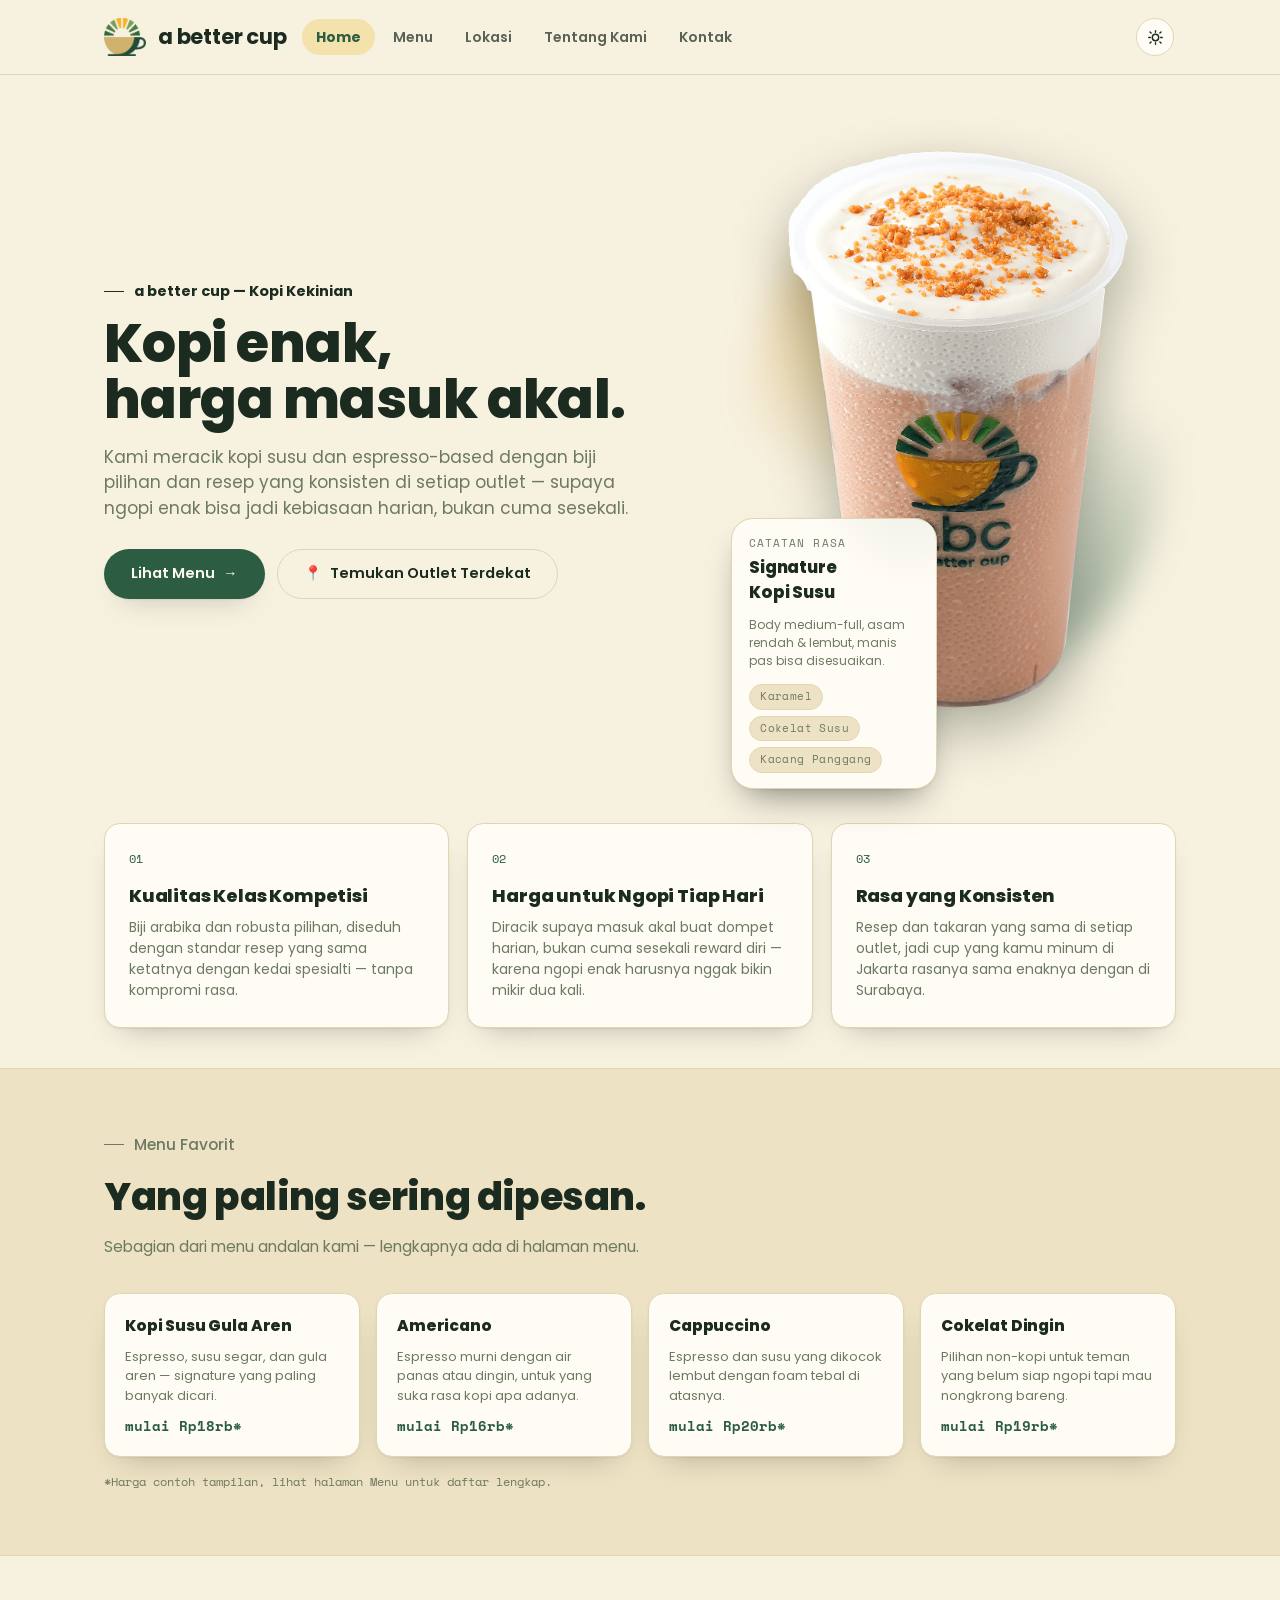
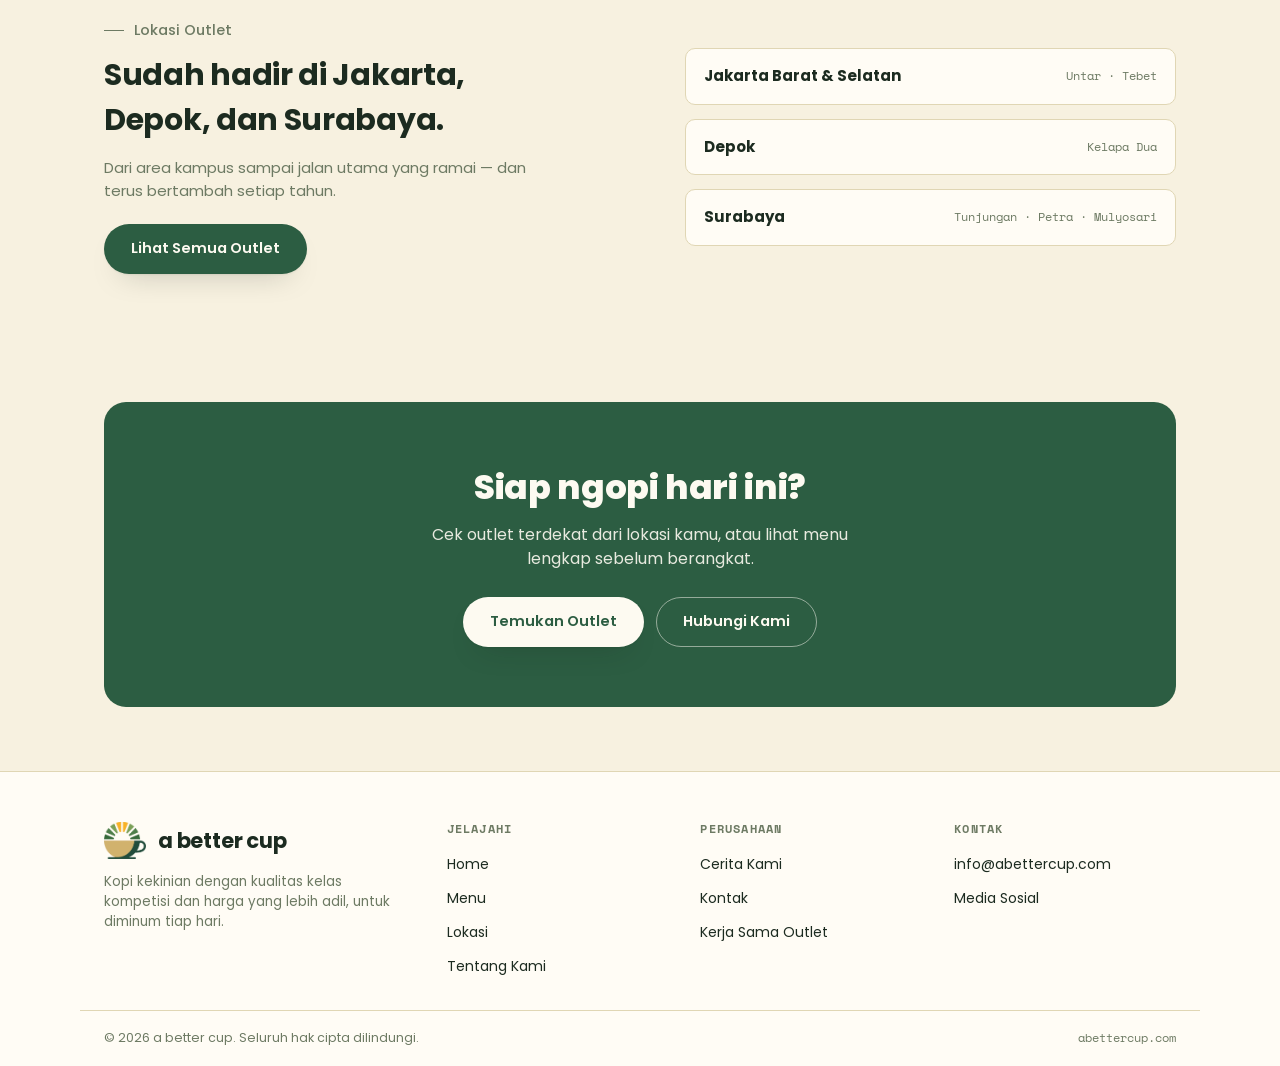
==== commit 6b21f2e5: "Add files via upload" ====
--- a/index.html
+++ b/index.html
@@ -6,7 +6,7 @@
 <title>a better cup — Kopi Kekinian, Harga Masuk Akal</title>
 <meta name="description" content="a better cup meracik kopi kekinian dengan biji pilihan dan harga yang adil untuk diminum tiap hari. Temukan outlet terdekat dan lihat menu kami.">
 <link rel="icon" href="data:image/svg+xml,%3Csvg xmlns='http://www.w3.org/2000/svg' viewBox='0 0 32 32'%3E%3Crect width='32' height='32' rx='7' fill='%232c5d42'/%3E%3Cpath d='M9 13h13v6a5 5 0 0 1-5 5h-3a5 5 0 0 1-5-5v-6Z' fill='%23fffcf6'/%3E%3Cpath d='M22 15h1.5a3 3 0 0 1 0 6H22' fill='none' stroke='%23fffcf6' stroke-width='1.6'/%3E%3Cpath d='M12 9c0-1.2.8-1.2.8-2.4M15.4 9c0-1.2.8-1.2.8-2.4' stroke='%23fffcf6' stroke-width='1.4' stroke-linecap='round'/%3E%3C/svg%3E">
-<link rel="stylesheet" href="https://fonts.googleapis.com/css2?family=Bricolage+Grotesque:opsz,wght@12..96,500;12..96,600;12..96,700;12..96,800&family=Work+Sans:wght@400;500;600;700&family=Space+Mono:wght@400;700&display=swap">
+<link rel="stylesheet" href="https://fonts.googleapis.com/css2?family=Poppins:wght@400;500;600;700;800;900&family=Space+Mono:wght@400;700&display=swap">
 <link rel="stylesheet" href="assets/style.css">
 <style>
   /* ---- Home-only styling ---- */
@@ -21,19 +21,22 @@
   .hero-copy .eyebrow{ color: var(--ink); font-weight: 700; }
   .hero-copy .eyebrow::before{ background: var(--ink); }
 
-  .hero-visual{ position: relative; padding: 22px 30px 40px 22px; }
+  .hero-visual{ position: relative; padding: 22px 26px 44px 26px; }
   .hero-visual::before{
-    content:""; position:absolute; inset: 0; z-index: 0; border-radius: var(--radius-lg);
+    content:""; position:absolute; inset: 6% 2% 10% 2%; z-index: 0; border-radius: 50%;
     background:
-      radial-gradient(55% 50% at 18% 14%, color-mix(in srgb, var(--gold) 45%, transparent), transparent 72%),
-      radial-gradient(60% 55% at 88% 90%, color-mix(in srgb, var(--cherry) 38%, transparent), transparent 72%);
-    filter: blur(6px);
+      radial-gradient(55% 55% at 30% 25%, color-mix(in srgb, var(--gold) 50%, transparent), transparent 72%),
+      radial-gradient(60% 60% at 85% 88%, color-mix(in srgb, var(--cherry) 42%, transparent), transparent 72%);
+    filter: blur(18px);
   }
   .hero-photo-frame{
-    position: relative; z-index: 1; border-radius: var(--radius-lg); overflow: hidden;
-    box-shadow: var(--shadow); aspect-ratio: 4 / 5;
-  }
-  .hero-photo-frame img{ width: 100%; height: 100%; object-fit: cover; object-position: center 20%; }
+    position: relative; z-index: 1;
+    display: flex; align-items: center; justify-content: center;
+  }
+  .hero-photo-frame img{
+    width: 100%; height: auto; max-height: 560px; object-fit: contain;
+    filter: drop-shadow(0 22px 28px rgba(20,30,20,.32));
+  }
 
   .cup-card{
     background: var(--surface); border: 1px solid var(--line); border-radius: var(--radius-lg);
@@ -132,7 +135,7 @@
       </div>
       <div class="hero-visual">
         <div class="hero-photo-frame">
-          <img src="assets/img/hero-drink.jpg" alt="Segelas signature kopi susu a better cup yang dingin dan berembun">
+          <img src="assets/img/hero-drink-cutout.png" alt="Segelas signature kopi susu a better cup yang dingin dan berembun">
         </div>
         <div class="cup-card cup-card-floating">
           <p class="cc-eyebrow">Catatan Rasa</p>
--- a/assets/style.css
+++ b/assets/style.css
@@ -3,10 +3,11 @@
    Palette: sourced from the official logo — forest green (primary) + sunrise
    gold (secondary) + sage green + tan cup, on a warm cream / deep green-black
    ground.
-   Type: Bricolage Grotesque (display) + Work Sans (body) + Space Mono (data/labels)
+   Type: Poppins (display + body, matching the rounded geometric look used on
+   fore.coffee) + Space Mono (data/price/stat labels only)
    ========================================================================== */
 
-@import url('https://fonts.googleapis.com/css2?family=Bricolage+Grotesque:opsz,wght@12..96,500;12..96,600;12..96,700;12..96,800&family=Work+Sans:wght@400;500;600;700&family=Space+Mono:wght@400;700&display=swap');
+@import url('https://fonts.googleapis.com/css2?family=Poppins:wght@400;500;600;700;800;900&family=Space+Mono:wght@400;700&display=swap');
 
 :root{
   color-scheme: light;
@@ -77,7 +78,7 @@
   margin: 0;
   background: var(--bg);
   color: var(--ink);
-  font-family: 'Work Sans', system-ui, -apple-system, sans-serif;
+  font-family: 'Poppins', system-ui, -apple-system, sans-serif;
   -webkit-font-smoothing: antialiased;
   line-height: 1.5;
 }
@@ -88,27 +89,29 @@
 a{ color: inherit; }
 .wrap{ max-width: 1120px; margin: 0 auto; padding-inline: 24px; }
 
-.display{ font-family: 'Bricolage Grotesque', Georgia, serif; }
+.display{ font-family: 'Poppins', system-ui, sans-serif; }
 .mono{ font-family: 'Space Mono', monospace; }
 .eyebrow{
-  font-family: 'Space Mono', monospace;
-  font-size: 11px;
-  letter-spacing: .14em;
-  text-transform: uppercase;
-  color: var(--cherry);
-  margin: 0 0 10px;
+  font-family: 'Poppins', system-ui, sans-serif;
+  font-size: 14.5px;
+  font-weight: 500;
+  letter-spacing: 0;
+  text-transform: none;
+  color: var(--muted);
+  margin: 0 0 12px;
   display: flex;
   align-items: center;
-  gap: 8px;
-}
-.eyebrow::before{ content:""; width: 16px; height: 2px; background: var(--cherry); display:inline-block; }
-
-h1, h2, h3, h4{ font-family: 'Bricolage Grotesque', Georgia, serif; margin: 0; text-wrap: balance; }
+  gap: 10px;
+}
+.eyebrow strong, .eyebrow b{ font-weight: 700; color: var(--cherry); }
+.eyebrow::before{ content:""; width: 20px; height: 1.5px; background: var(--muted); display:inline-block; }
+
+h1, h2, h3, h4{ font-family: 'Poppins', system-ui, sans-serif; font-weight: 800; margin: 0; text-wrap: balance; letter-spacing: -.01em; }
 p{ margin: 0; }
 
 /* ---------------- Buttons ---------------- */
 .btn{
-  font-family: 'Work Sans', sans-serif;
+  font-family: 'Poppins', sans-serif;
   font-weight: 600;
   font-size: 14.5px;
   border-radius: 999px;
@@ -144,7 +147,7 @@
 }
 .logo{ display: flex; align-items: center; gap: 12px; text-decoration: none; color: var(--ink); flex-shrink: 0; }
 .logo img{ width: 42px; height: 42px; object-fit: contain; flex-shrink: 0; }
-.logo .wordmark{ font-family: 'Bricolage Grotesque', serif; font-weight: 700; font-size: 21px; letter-spacing: -.01em; }
+.logo .wordmark{ font-family: 'Poppins', sans-serif; font-weight: 700; font-size: 21px; letter-spacing: -.01em; }
 
 .nav-links{ display: flex; align-items: center; gap: 4px; list-style: none; margin: 0; padding: 0; }
 .nav-links a{
@@ -193,7 +196,7 @@
 section{ padding-block: 64px; }
 section.tight{ padding-block: 40px; }
 .section-head{ max-width: 62ch; margin-bottom: 34px; }
-.section-head h2{ font-size: clamp(24px, 3.2vw, 34px); font-weight: 700; margin-bottom: 10px; }
+.section-head h2{ font-size: clamp(26px, 3.4vw, 38px); font-weight: 800; margin-bottom: 10px; }
 .section-head p{ color: var(--muted); font-size: 15.5px; }
 .section-head.center{ margin-inline: auto; text-align: center; }
 .section-head.center .eyebrow{ justify-content: center; }
@@ -203,7 +206,7 @@
 
 /* ---------------- Page hero (interior pages) ---------------- */
 .page-hero{ padding-block: 56px 40px; }
-.page-hero h1{ font-size: clamp(30px, 5vw, 46px); font-weight: 800; }
+.page-hero h1{ font-size: clamp(34px, 5.6vw, 52px); font-weight: 800; }
 .page-hero p.lead{ color: var(--muted); font-size: 16.5px; max-width: 56ch; margin-top: 14px; }
 
 /* ---------------- Cards ---------------- */
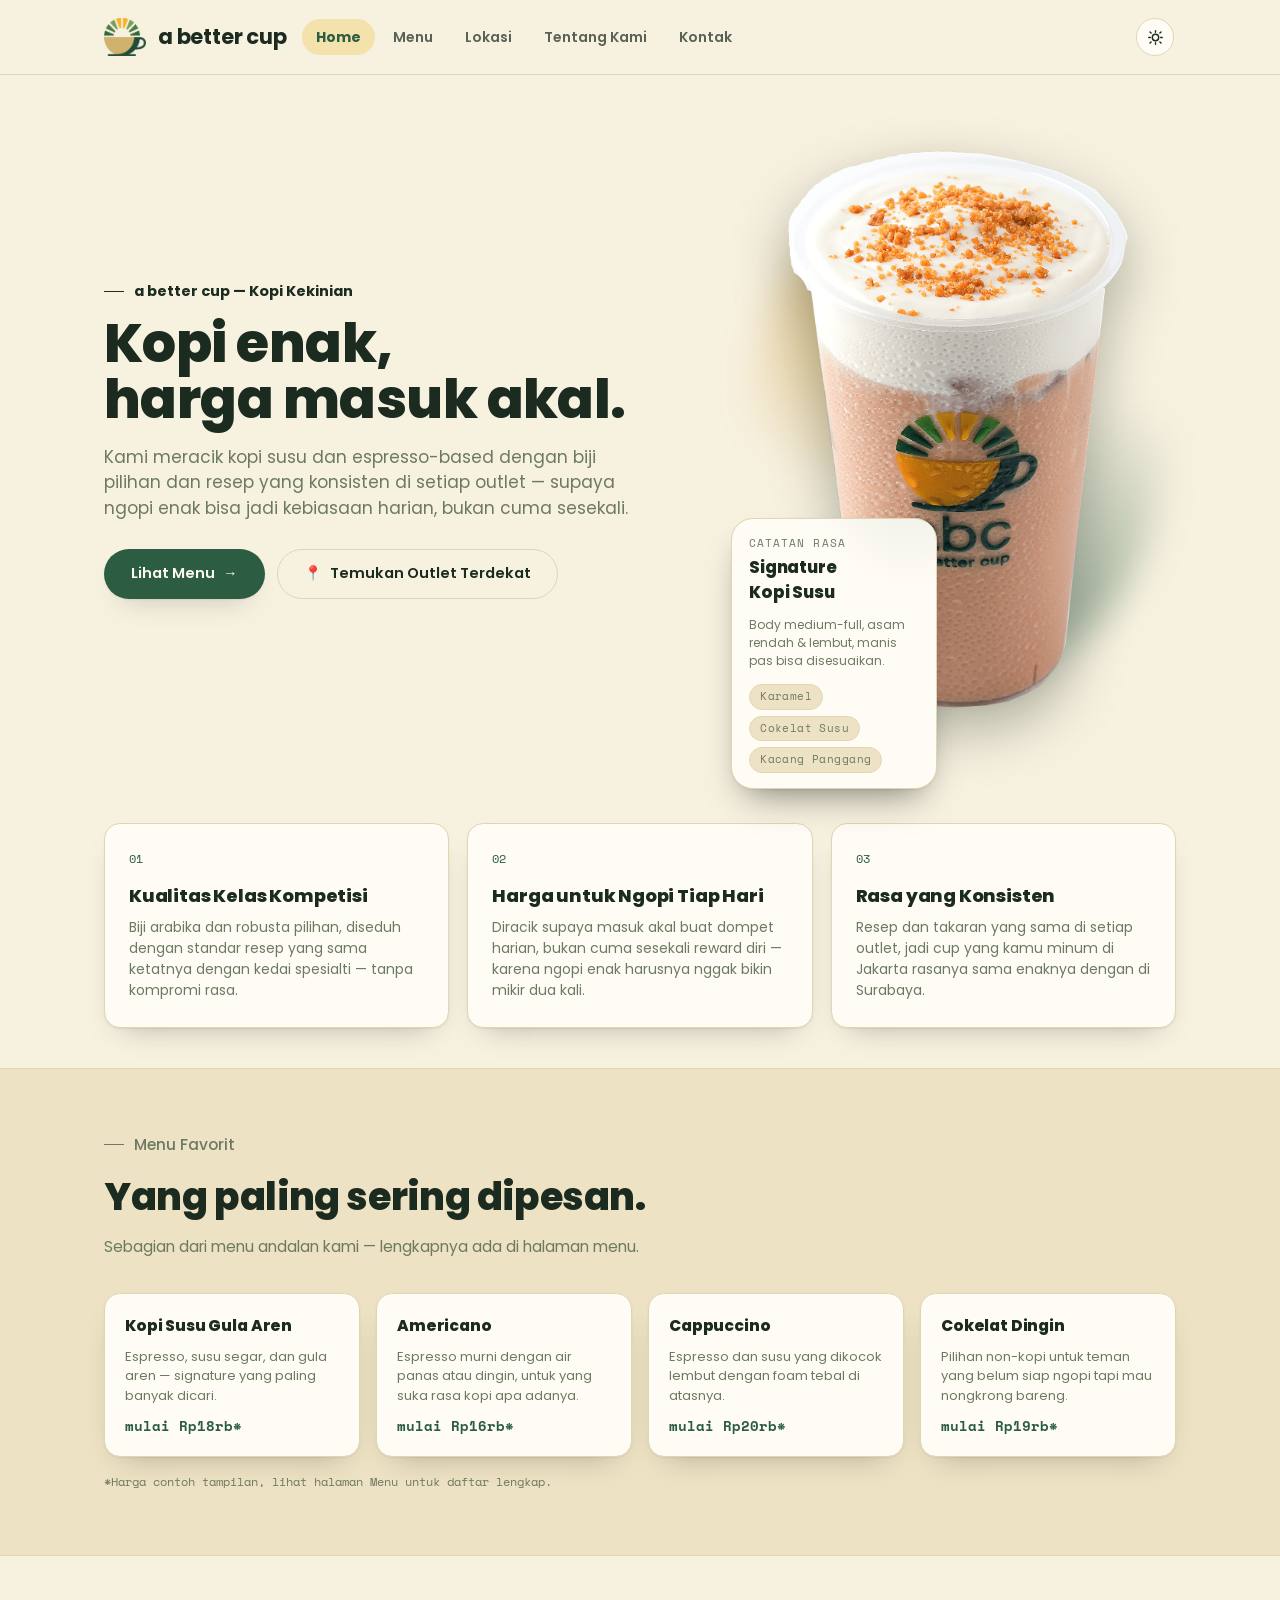
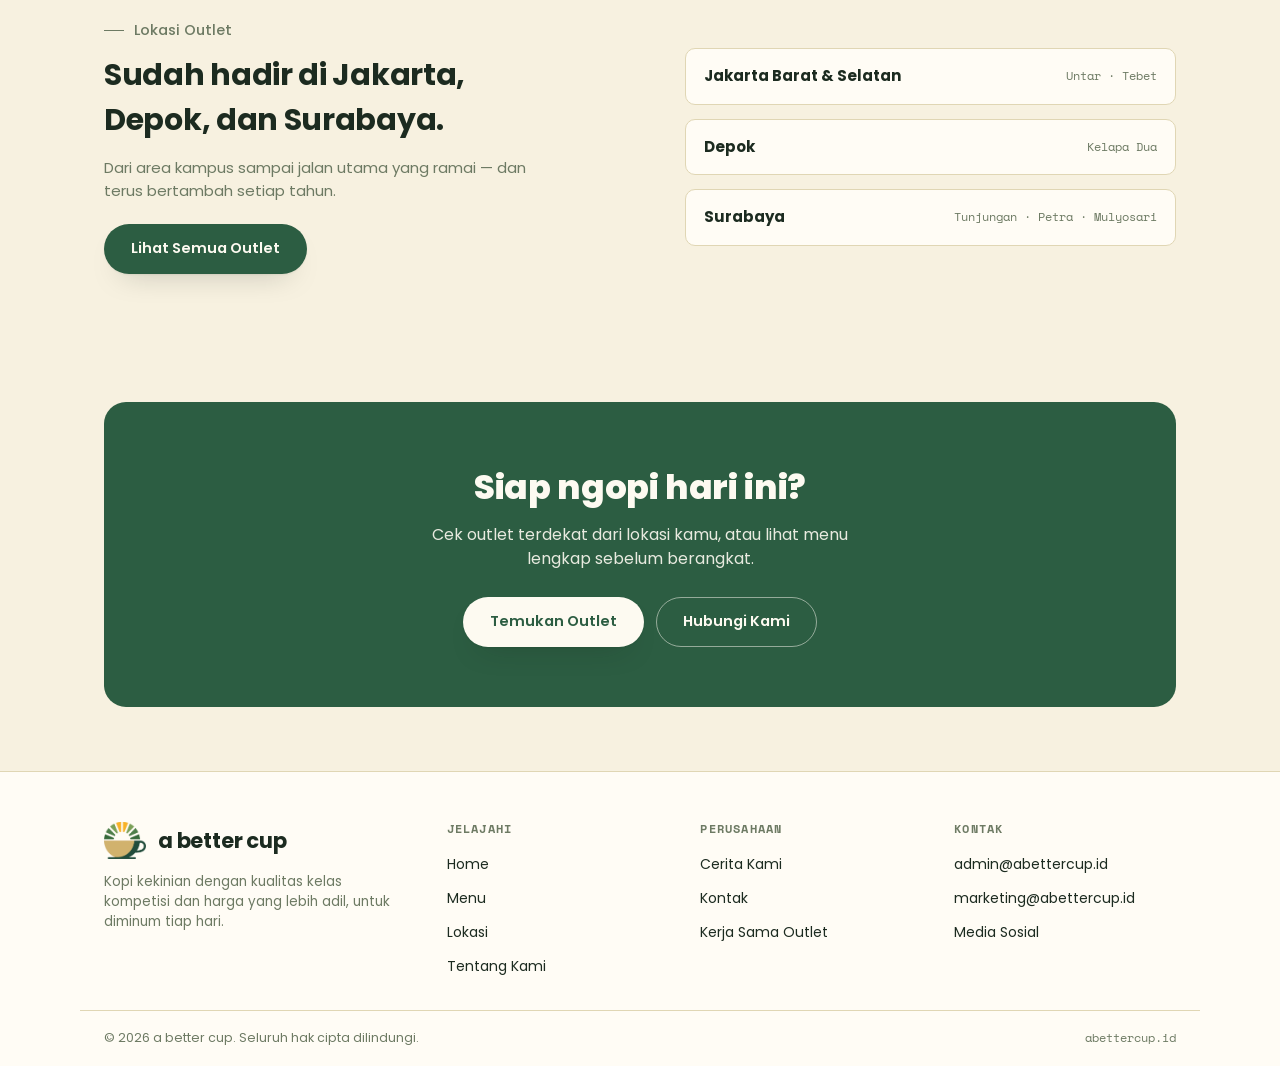
==== commit 31f0d9ad: "Add files via upload" ====
--- a/index.html
+++ b/index.html
@@ -266,14 +266,15 @@
     <div>
       <h4>Kontak</h4>
       <ul class="foot-links">
-        <li><a href="mailto:info@abettercup.com">info@abettercup.com</a></li>
+        <li><a href="mailto:admin@abettercup.id">admin@abettercup.id</a></li>
+        <li><a href="mailto:marketing@abettercup.id">marketing@abettercup.id</a></li>
         <li><a href="contact.html">Media Sosial</a></li>
       </ul>
     </div>
   </div>
   <div class="foot-bottom">
     <span>© <span id="year"></span> a better cup. Seluruh hak cipta dilindungi.</span>
-    <span class="mono">abettercup.com</span>
+    <span class="mono">abettercup.id</span>
   </div>
 </footer>
 
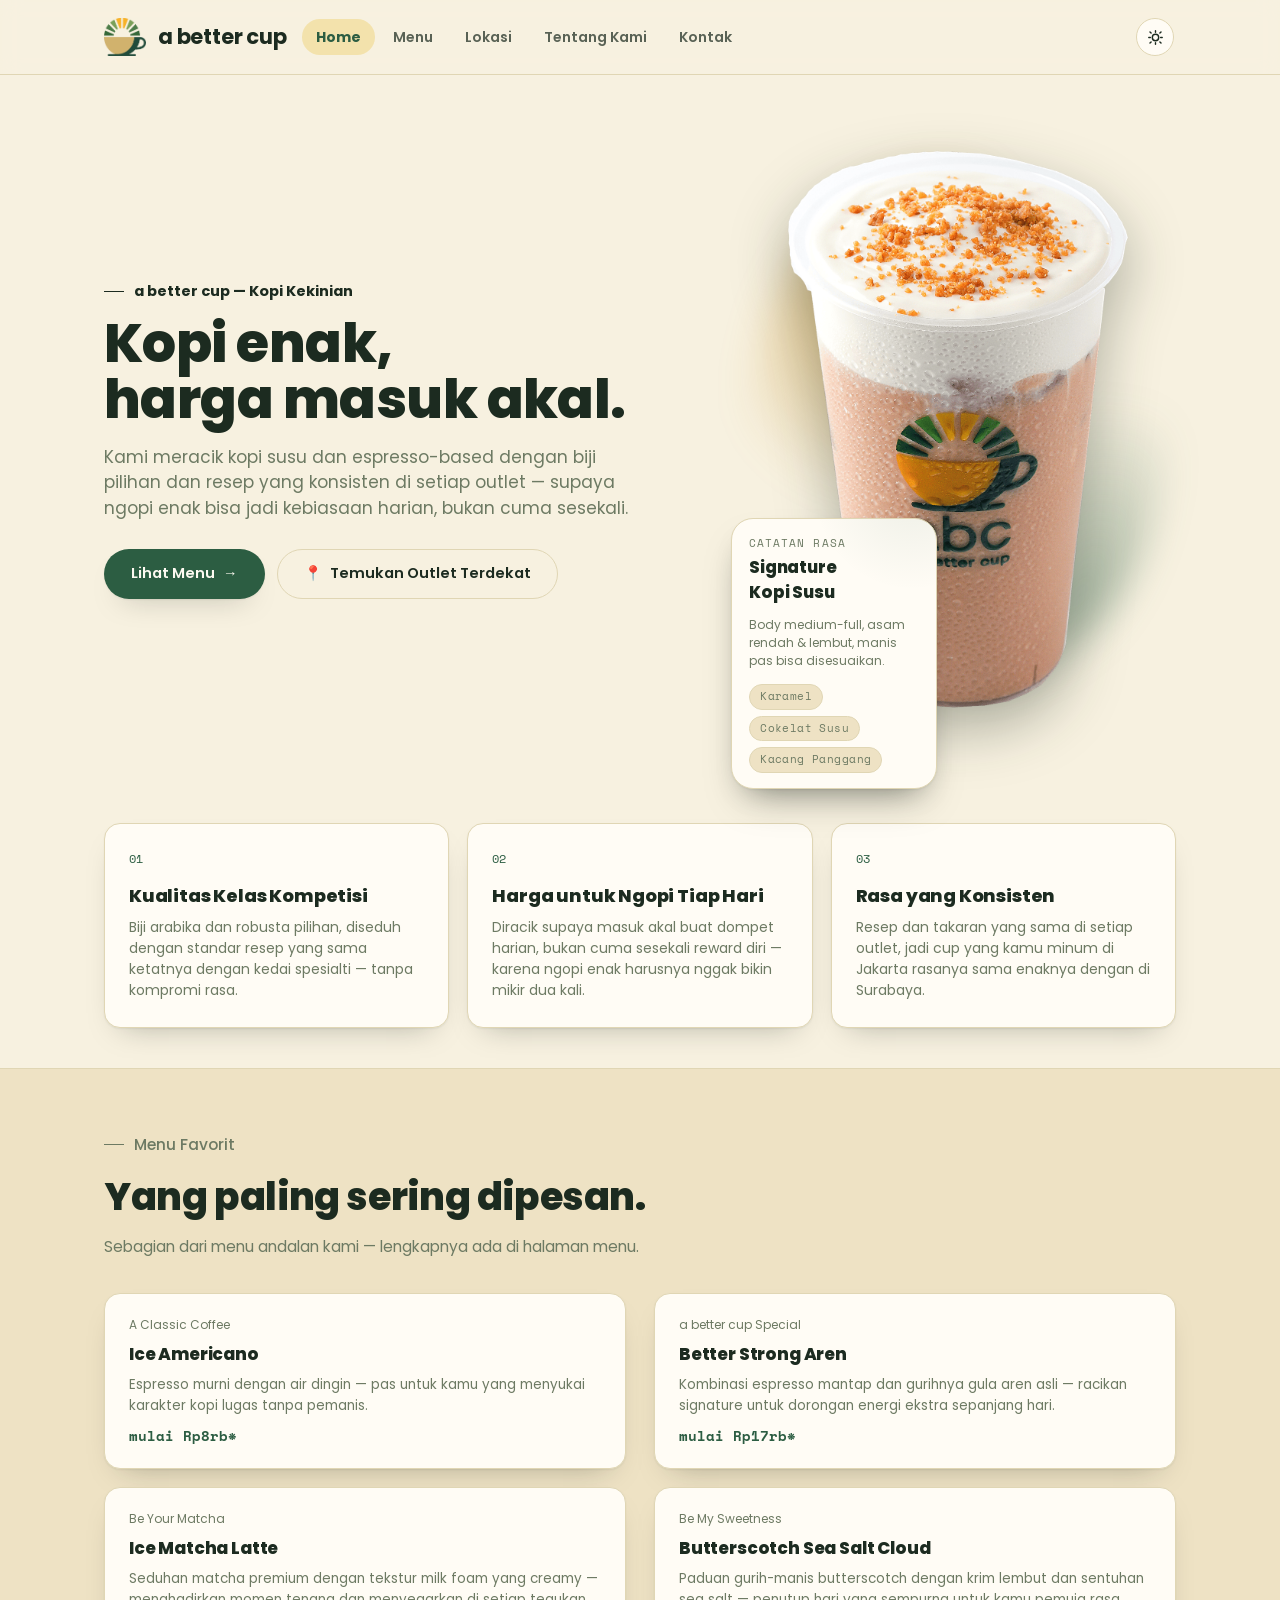
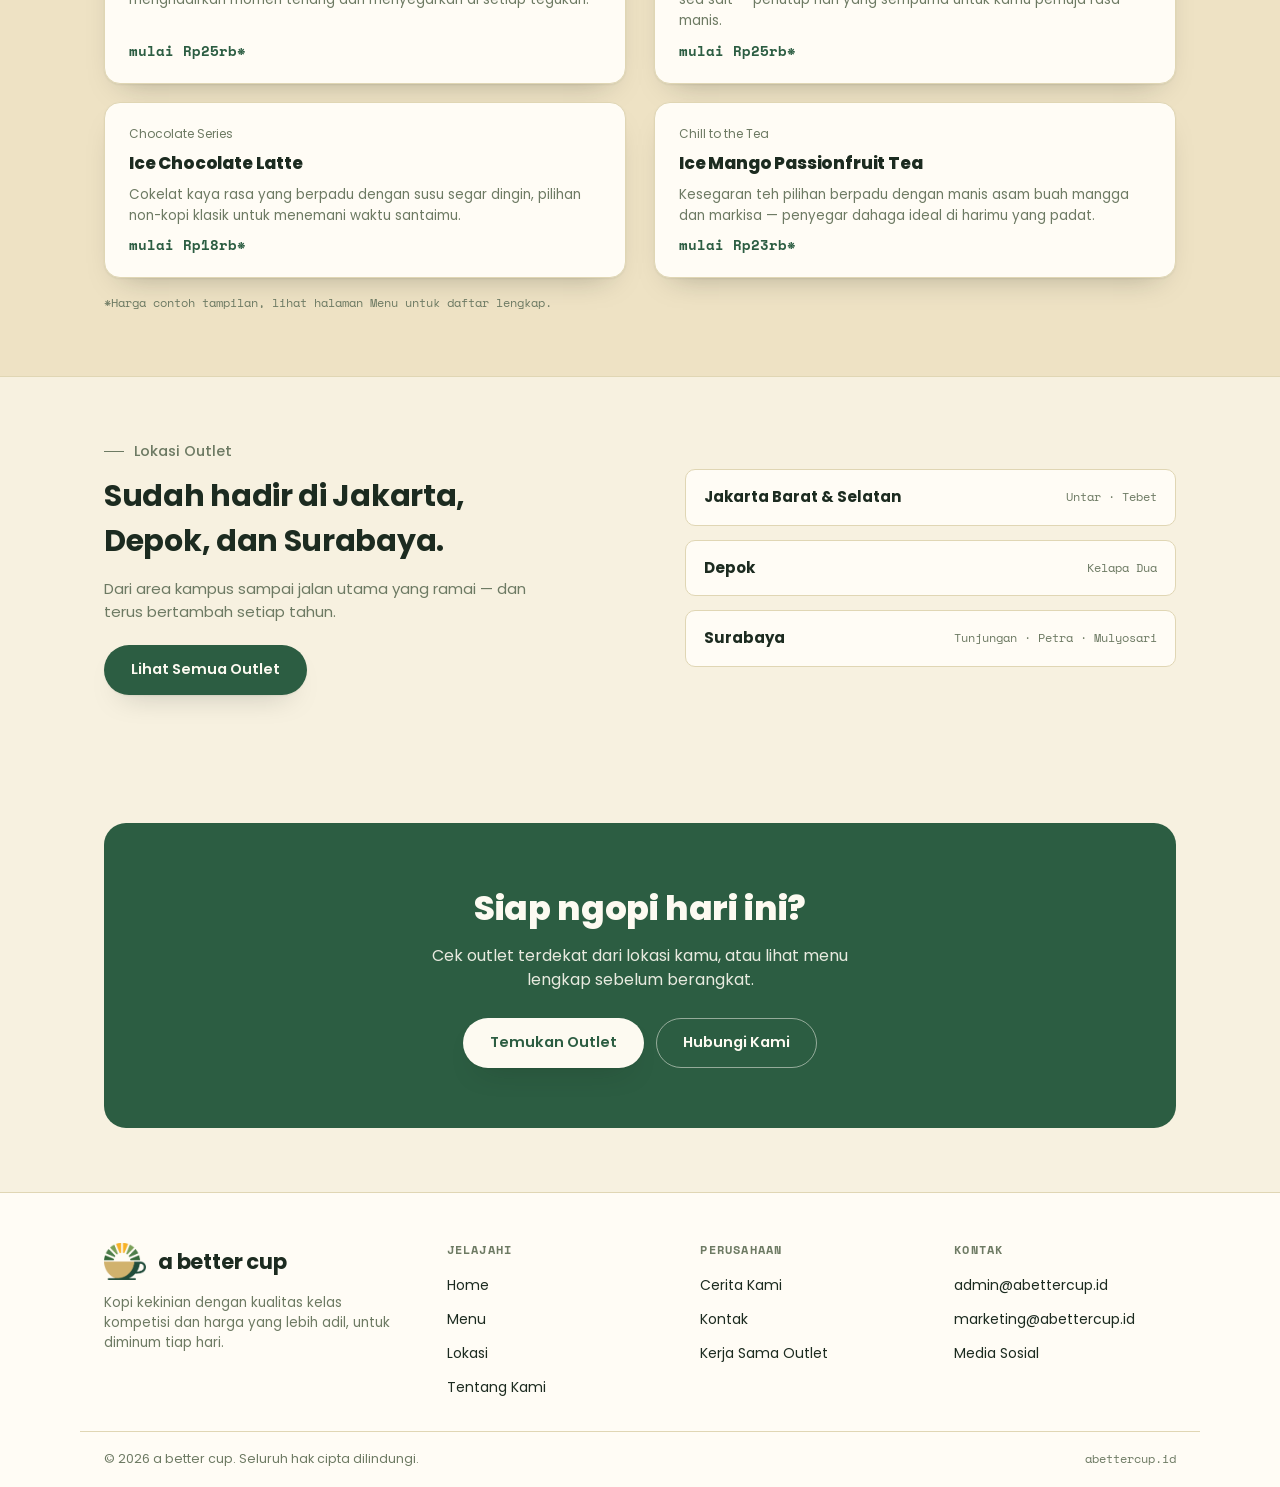
==== commit 5b642f45: "Add files via upload" ====
--- a/index.html
+++ b/index.html
@@ -66,13 +66,13 @@
   .pillar h3{ font-size: 18px; margin-bottom: 8px; }
   .pillar p{ color: var(--muted); font-size: 14px; }
 
-  .menu-strip{ display: grid; grid-template-columns: repeat(4, 1fr); gap: 16px; }
-  @media (max-width: 980px){ .menu-strip{ grid-template-columns: repeat(2,1fr); } }
-  @media (max-width: 540px){ .menu-strip{ grid-template-columns: 1fr; } }
-  .menu-item{ padding: 20px; display: flex; flex-direction: column; gap: 10px; }
+  .menu-strip{ display: grid; grid-template-columns: repeat(2, 1fr); gap: 18px 28px; }
+  @media (max-width: 640px){ .menu-strip{ grid-template-columns: 1fr; } }
+  .menu-item{ padding: 22px 24px; display: flex; flex-direction: column; gap: 8px; }
+  .menu-item .cat-label{ font-size: 12px; color: var(--muted); margin: 0; }
   .menu-item .tag-row{ display:flex; justify-content:space-between; align-items:center; }
-  .menu-item h4{ font-size: 15.5px; margin: 0; }
-  .menu-item .desc{ color: var(--muted); font-size: 13px; line-height:1.5; flex: 1; }
+  .menu-item h4{ font-size: 17px; margin: 0; }
+  .menu-item .desc{ color: var(--muted); font-size: 13.5px; line-height:1.55; flex: 1; }
   .menu-item .price{ font-family:'Space Mono',monospace; font-weight:700; color: var(--cherry); font-size: 14px; }
 
   .outlet-band-grid{ display:grid; grid-template-columns: 1.1fr 1fr; gap: 40px; align-items:center; }
@@ -182,24 +182,40 @@
       </div>
       <div class="menu-strip">
         <div class="card menu-item">
-          <div class="tag-row"><h4>Kopi Susu Gula Aren</h4></div>
-          <p class="desc">Espresso, susu segar, dan gula aren — signature yang paling banyak dicari.</p>
+          <p class="cat-label">A Classic Coffee</p>
+          <div class="tag-row"><h4>Ice Americano</h4></div>
+          <p class="desc">Espresso murni dengan air dingin — pas untuk kamu yang menyukai karakter kopi lugas tanpa pemanis.</p>
+          <span class="price mono">mulai Rp8rb*</span>
+        </div>
+        <div class="card menu-item">
+          <p class="cat-label">a better cup Special</p>
+          <div class="tag-row"><h4>Better Strong Aren</h4></div>
+          <p class="desc">Kombinasi espresso mantap dan gurihnya gula aren asli — racikan signature untuk dorongan energi ekstra sepanjang hari.</p>
+          <span class="price mono">mulai Rp17rb*</span>
+        </div>
+        <div class="card menu-item">
+          <p class="cat-label">Be Your Matcha</p>
+          <div class="tag-row"><h4>Ice Matcha Latte</h4></div>
+          <p class="desc">Seduhan matcha premium dengan tekstur milk foam yang creamy — menghadirkan momen tenang dan menyegarkan di setiap tegukan.</p>
+          <span class="price mono">mulai Rp25rb*</span>
+        </div>
+        <div class="card menu-item">
+          <p class="cat-label">Be My Sweetness</p>
+          <div class="tag-row"><h4>Butterscotch Sea Salt Cloud</h4></div>
+          <p class="desc">Paduan gurih-manis butterscotch dengan krim lembut dan sentuhan sea salt — penutup hari yang sempurna untuk kamu pemuja rasa manis.</p>
+          <span class="price mono">mulai Rp25rb*</span>
+        </div>
+        <div class="card menu-item">
+          <p class="cat-label">Chocolate Series</p>
+          <div class="tag-row"><h4>Ice Chocolate Latte</h4></div>
+          <p class="desc">Cokelat kaya rasa yang berpadu dengan susu segar dingin, pilihan non-kopi klasik untuk menemani waktu santaimu.</p>
           <span class="price mono">mulai Rp18rb*</span>
         </div>
         <div class="card menu-item">
-          <div class="tag-row"><h4>Americano</h4></div>
-          <p class="desc">Espresso murni dengan air panas atau dingin, untuk yang suka rasa kopi apa adanya.</p>
-          <span class="price mono">mulai Rp16rb*</span>
-        </div>
-        <div class="card menu-item">
-          <div class="tag-row"><h4>Cappuccino</h4></div>
-          <p class="desc">Espresso dan susu yang dikocok lembut dengan foam tebal di atasnya.</p>
-          <span class="price mono">mulai Rp20rb*</span>
-        </div>
-        <div class="card menu-item">
-          <div class="tag-row"><h4>Cokelat Dingin</h4></div>
-          <p class="desc">Pilihan non-kopi untuk teman yang belum siap ngopi tapi mau nongkrong bareng.</p>
-          <span class="price mono">mulai Rp19rb*</span>
+          <p class="cat-label">Chill to the Tea</p>
+          <div class="tag-row"><h4>Ice Mango Passionfruit Tea</h4></div>
+          <p class="desc">Kesegaran teh pilihan berpadu dengan manis asam buah mangga dan markisa — penyegar dahaga ideal di harimu yang padat.</p>
+          <span class="price mono">mulai Rp23rb*</span>
         </div>
       </div>
       <p class="mono" style="font-size:11.5px;color:var(--muted);margin-top:16px;">*Harga contoh tampilan, lihat halaman Menu untuk daftar lengkap.</p>
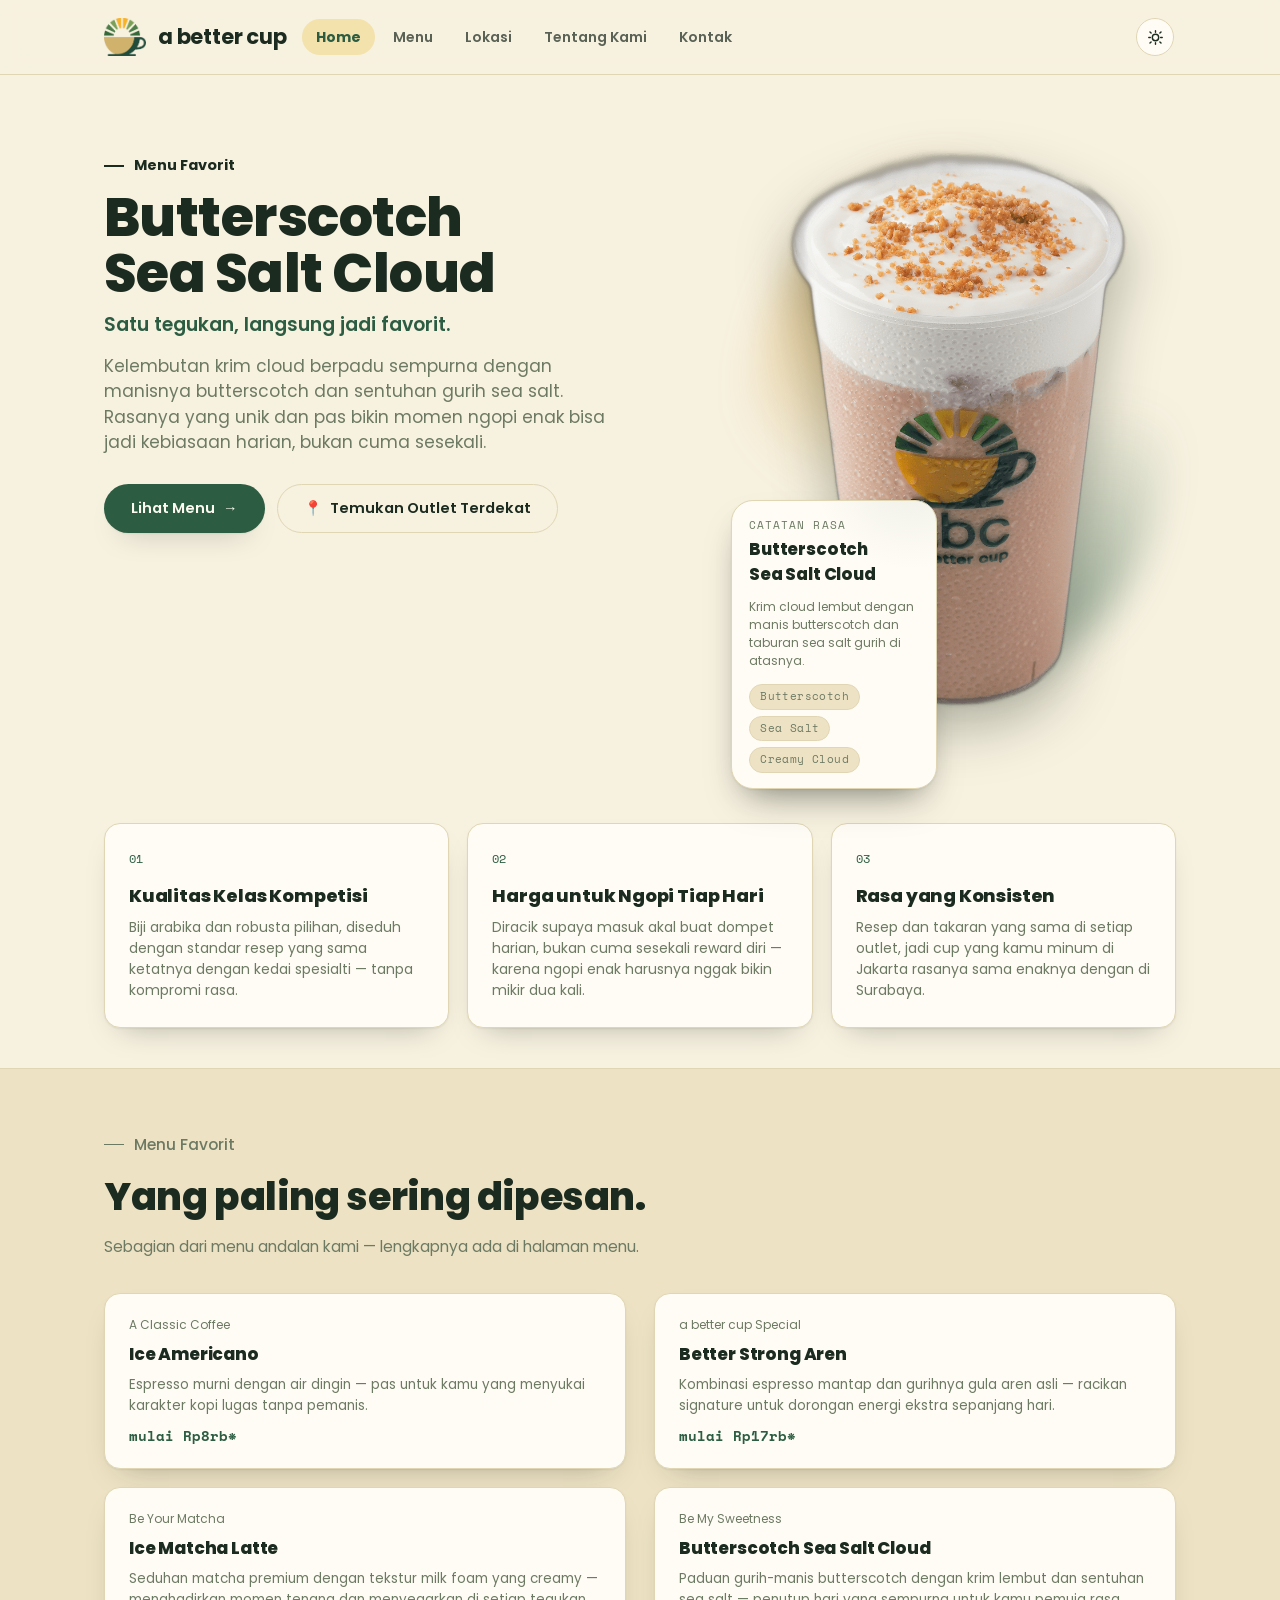
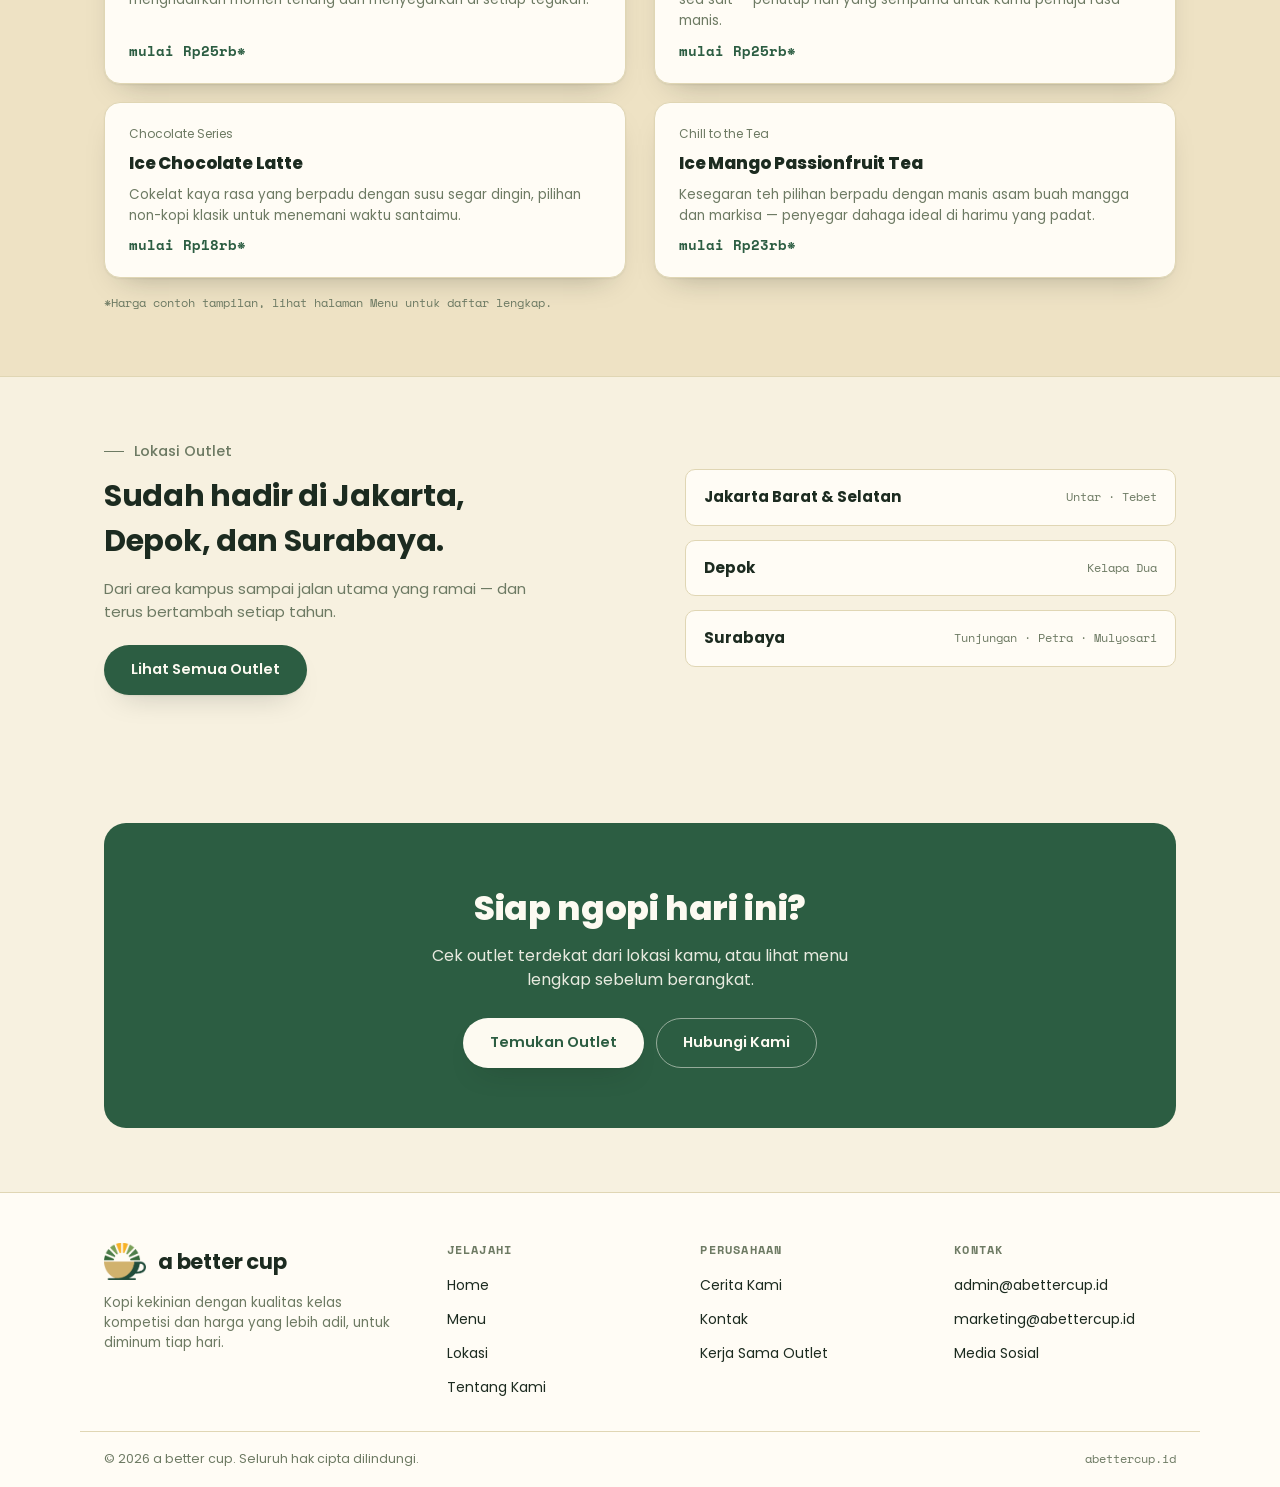
==== commit a69b4bd5: "Add files via upload" ====
--- a/index.html
+++ b/index.html
@@ -12,11 +12,13 @@
   /* ---- Home-only styling ---- */
   .hero-section{ padding-block: 52px 30px; }
   .hero-grid{
-    display: grid; grid-template-columns: 1.15fr .85fr; gap: 44px; align-items: center;
+    display: grid; grid-template-columns: 1.15fr .85fr; gap: 44px; align-items: start;
   }
   @media (max-width: 900px){ .hero-grid{ grid-template-columns: 1fr; } }
+  .hero-copy{ padding-top: 28px; }
   .hero-copy h1{ font-size: clamp(34px, 5.4vw, 54px); font-weight: 800; line-height: 1.04; }
-  .hero-copy .lead{ color: var(--muted); font-size: 17px; max-width: 48ch; margin-top: 18px; }
+  .hero-copy .tagline{ font-size: 19px; font-weight: 600; color: var(--cherry); margin-top: 10px; }
+  .hero-copy .lead{ color: var(--muted); font-size: 17px; max-width: 48ch; margin-top: 14px; }
   .hero-actions{ display: flex; gap: 12px; flex-wrap: wrap; margin-top: 28px; }
   .hero-copy .eyebrow{ color: var(--ink); font-weight: 700; }
   .hero-copy .eyebrow::before{ background: var(--ink); }
@@ -125,9 +127,10 @@
   <section class="hero-section">
     <div class="wrap hero-grid">
       <div class="hero-copy">
-        <p class="eyebrow">a better cup — Kopi Kekinian</p>
-        <h1>Kopi enak,<br>harga masuk akal.</h1>
-        <p class="lead">Kami meracik kopi susu dan espresso-based dengan biji pilihan dan resep yang konsisten di setiap outlet — supaya ngopi enak bisa jadi kebiasaan harian, bukan cuma sesekali.</p>
+        <p class="eyebrow">Menu Favorit</p>
+        <h1>Butterscotch Sea Salt Cloud</h1>
+        <p class="tagline">Satu tegukan, langsung jadi favorit.</p>
+        <p class="lead">Kelembutan krim cloud berpadu sempurna dengan manisnya butterscotch dan sentuhan gurih sea salt. Rasanya yang unik dan pas bikin momen ngopi enak bisa jadi kebiasaan harian, bukan cuma sesekali.</p>
         <div class="hero-actions">
           <a class="btn btn-primary" href="menu.html">Lihat Menu <span class="btn-icon" aria-hidden="true">→</span></a>
           <a class="btn btn-ghost" href="outlets.html"><span class="btn-icon" aria-hidden="true">📍</span> Temukan Outlet Terdekat</a>
@@ -135,16 +138,16 @@
       </div>
       <div class="hero-visual">
         <div class="hero-photo-frame">
-          <img src="assets/img/hero-drink-cutout.png" alt="Segelas signature kopi susu a better cup yang dingin dan berembun">
+          <img src="assets/img/menu/butterscotch-sea-salt-cloud.png" alt="Butterscotch Sea Salt Cloud, minuman favorit a better cup">
         </div>
         <div class="cup-card cup-card-floating">
           <p class="cc-eyebrow">Catatan Rasa</p>
-          <h3 class="display">Signature Kopi Susu</h3>
-          <p class="cc-note">Body medium-full, asam rendah &amp; lembut, manis pas bisa disesuaikan.</p>
+          <h3 class="display">Butterscotch Sea Salt Cloud</h3>
+          <p class="cc-note">Krim cloud lembut dengan manis butterscotch dan taburan sea salt gurih di atasnya.</p>
           <div class="cup-tags">
-            <span class="pill">Karamel</span>
-            <span class="pill">Cokelat Susu</span>
-            <span class="pill">Kacang Panggang</span>
+            <span class="pill">Butterscotch</span>
+            <span class="pill">Sea Salt</span>
+            <span class="pill">Creamy Cloud</span>
           </div>
         </div>
       </div>
